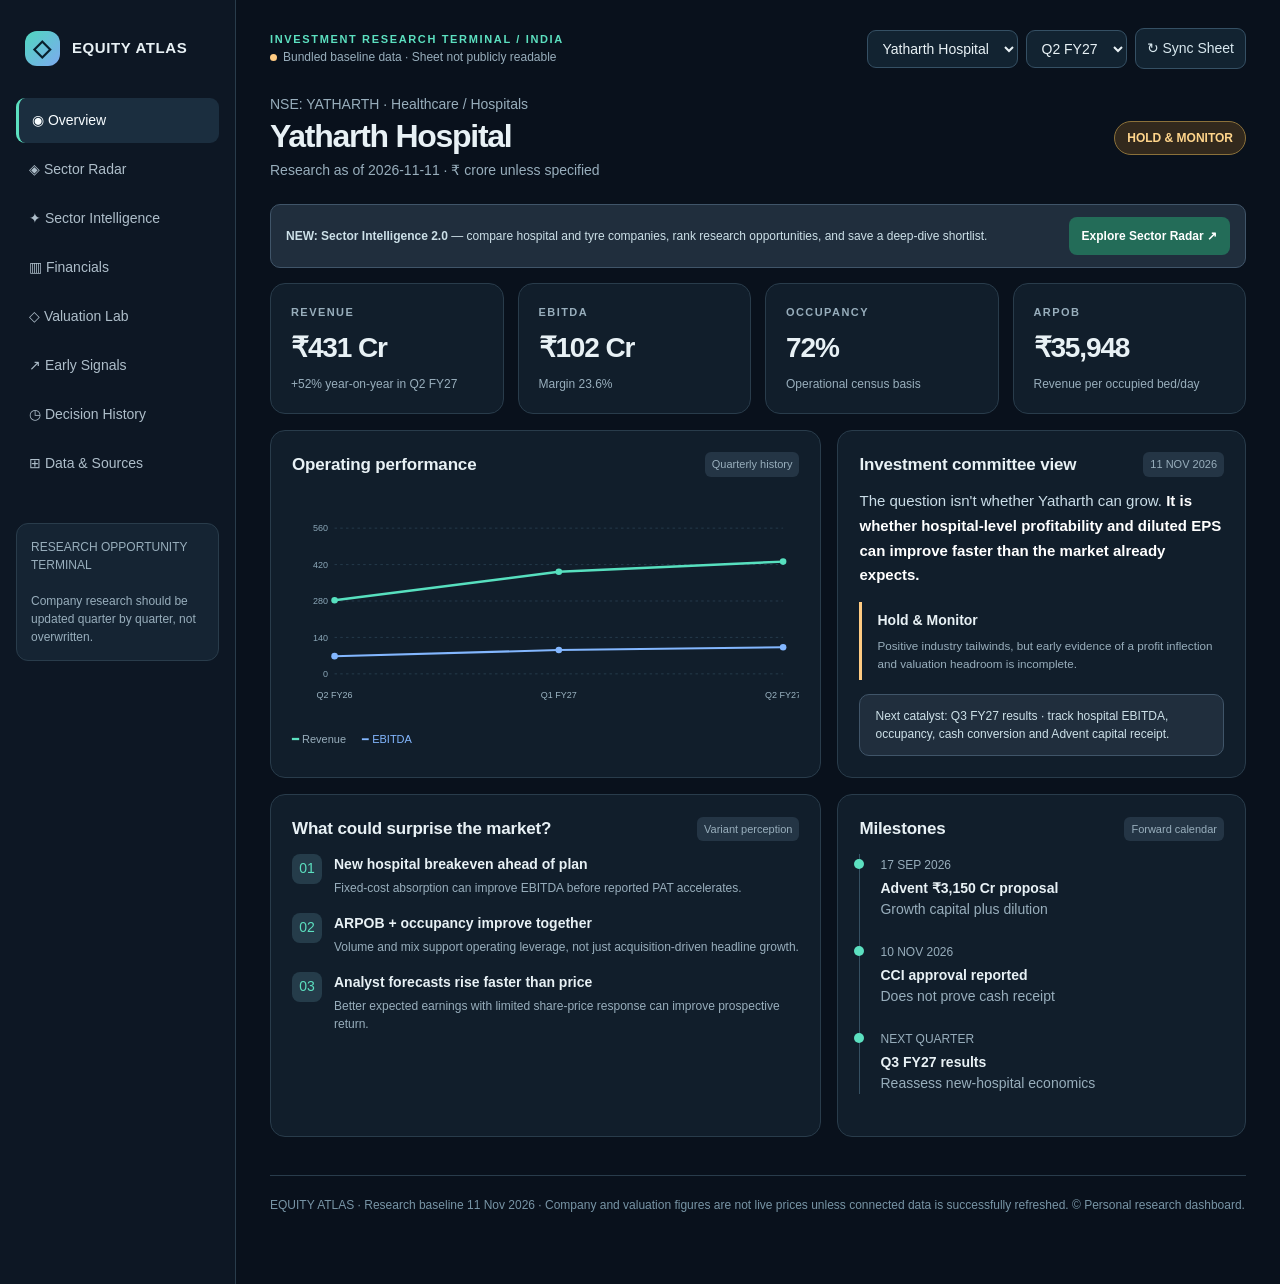
==== index.html @ 74f20850 "Link deep Sector Intelligence playbook from main Equity Atlas dashboard and Sector Radar" ====
<!doctype html><html lang="en"><head><meta charset="utf-8"><meta name="viewport" content="width=device-width,initial-scale=1"><meta name="theme-color" content="#0a121b"><title>Equity Atlas • Yatharth Hospital</title>
<style>
:root{--bg:#09111c;--panel:#111e2b;--panel2:#172638;--edge:#293c4b;--fg:#e8f1f5;--muted:#98aebc;--teal:#5ce0c0;--orange:#ffcb82;--red:#ff8e88;--blue:#83b7ff}*{box-sizing:border-box}body{margin:0;background:var(--bg);color:var(--fg);font:14px/1.5 Inter,ui-sans-serif,-apple-system,BlinkMacSystemFont,"Segoe UI",Arial,sans-serif}button,input,select{font:inherit}button{cursor:pointer}.app{display:grid;grid-template-columns:236px minmax(0,1fr);min-height:100vh}.sidebar{border-right:1px solid var(--edge);padding:28px 16px;background:#0d1724}.brand{display:flex;align-items:center;gap:12px;padding:3px 9px 30px;font-weight:800;letter-spacing:.04em;font-size:15px}.brand-symbol{display:grid;place-items:center;width:35px;height:35px;border-radius:12px;background:linear-gradient(135deg,#4fd8bf,#7da9ef);color:#09202c;font-size:23px}.subtle{font-size:11px;letter-spacing:.13em;text-transform:uppercase;color:var(--muted);font-weight:700}.nav button{width:100%;padding:12px 13px;background:none;color:#aebeca;border:0;border-radius:9px;text-align:left;margin:2px 0}.nav button.active,.nav button:hover{background:#1b2e3f;color:#f8fdff}.nav button.active{border-left:3px solid var(--teal)}.side-foot{margin-top:35px;background:#152433;border:1px solid var(--edge);border-radius:12px;padding:14px;color:var(--muted);font-size:12px}.main{max-width:1540px;width:100%;margin:auto;padding:28px 34px 70px}.topline{display:flex;gap:12px;align-items:center;justify-content:space-between;flex-wrap:wrap}.eyebrow{color:var(--teal);font-size:11px;letter-spacing:.15em;font-weight:800}.controls{display:flex;gap:8px;align-items:center;flex-wrap:wrap}select,.ghost,input{background:#122331;border:1px solid #355064;color:var(--fg);border-radius:9px;padding:9px 11px}.ghost{color:#d8e8ef}.ghost:hover{background:#203447}.headline{display:flex;align-items:center;justify-content:space-between;gap:18px;margin:25px 0 23px;flex-wrap:wrap}.headline h1{font-size:32px;line-height:1.1;letter-spacing:-.04em;margin:4px 0 6px}.muted{color:var(--muted)}.pill{border:1px solid #8b713a;color:#ffd58b;background:#32291d;padding:7px 12px;border-radius:100px;font-weight:700;font-size:12px;white-space:nowrap}.pill.good{background:#163a31;color:#8bf2c6;border-color:#23785c}.pill.bad{background:#42262b;color:#ffb0ac;border-color:#975058}.cards{display:grid;grid-template-columns:repeat(4,minmax(0,1fr));gap:14px}.card{background:var(--panel);border:1px solid var(--edge);border-radius:15px;padding:20px;min-width:0}.metric-value{font-size:28px;letter-spacing:-.04em;font-weight:800;margin:6px 0}.metric-foot{font-size:12px;color:var(--muted)}.goodtxt{color:var(--teal)}.badtxt{color:var(--red)}.grid{display:grid;grid-template-columns:1.35fr 1fr;gap:16px;margin-top:16px}.section-title{display:flex;align-items:center;justify-content:space-between;gap:12px;margin:0 0 12px}.section-title h2{font-size:17px;margin:0;letter-spacing:-.01em}.tag{color:var(--muted);background:#243545;border-radius:6px;padding:4px 7px;font-size:11px}.panel{background:var(--panel);border:1px solid var(--edge);border-radius:15px;padding:21px;min-width:0}svg{max-width:100%}.chart{height:242px;width:100%;display:block}.legend{font-size:11px;color:var(--muted);display:flex;gap:16px}.legend b{color:var(--teal)}.take{font-size:15px;line-height:1.65;color:#caddE8}.take strong{color:#fff}.decision{border-left:3px solid var(--orange);padding:8px 0 8px 15px;margin:14px 0}.decision small{display:block;color:var(--muted);margin-top:6px}.tabs{display:none}.tabs.active{display:block}table{border-collapse:collapse;width:100%;font-size:13px}th,td{border-bottom:1px solid var(--edge);padding:12px 10px;text-align:left;vertical-align:top}th{color:var(--muted);font-size:11px;text-transform:uppercase;letter-spacing:.065em}tr:last-child td{border-bottom:none}.steps{display:grid;gap:12px}.step{display:flex;gap:12px;align-items:flex-start}.step i{display:grid;place-items:center;border-radius:8px;background:#253c4a;color:var(--teal);width:30px;height:30px;flex-shrink:0;font-style:normal}.step strong{display:block}.step p{margin:4px 0;color:var(--muted);font-size:12px}.timeline{border-left:1px solid #355062;padding-left:20px}.timeitem{position:relative;margin:0 0 21px}.timeitem:before{content:"";position:absolute;left:-26px;top:5px;width:10px;height:10px;border-radius:50%;background:var(--teal)}.timeitem span{color:var(--muted);font-size:12px}.timeitem strong{display:block;margin-top:3px}.range{width:100%;accent-color:var(--teal)}.sliderline{margin:20px 0}.sliderline label{display:flex;justify-content:space-between;font-size:13px}.valuation{font-size:34px;font-weight:800;letter-spacing:-.04em;margin:8px 0}.note{font-size:12px;color:var(--muted);line-height:1.6}.statusdot{width:7px;height:7px;border-radius:50%;display:inline-block;background:var(--orange);margin-right:6px}.statusdot.live{background:var(--teal)}.blank{color:#7490a0}.tile{background:#182c3d;border:1px solid #31495a;border-radius:11px;padding:16px}.choice{display:flex;gap:8px;flex-wrap:wrap}.choice button{background:#182c3d;border:1px solid #385468;color:#c9dbe5;padding:9px 14px;border-radius:9px}.choice button.active{background:#236354;color:white;border-color:#4de1b8}.smallcards{display:grid;grid-template-columns:repeat(3,1fr);gap:10px}.smallcards .metric-value{font-size:22px}.sources a{color:#8cccf7;overflow-wrap:anywhere}.foot{margin-top:38px;border-top:1px solid var(--edge);padding-top:20px;color:#7895a6;font-size:12px}.section-gap{margin-top:17px}.infoBox{background:#202e3d;border:1px solid #405569;padding:12px 15px;border-radius:10px;color:#cce0e8;font-size:12px}.connection{font-size:12px;color:var(--muted)}@media(max-width:1020px){.app{grid-template-columns:1fr}.sidebar{position:sticky;top:0;z-index:4;display:flex;gap:10px;align-items:center;overflow:auto;white-space:nowrap;padding:9px 13px}.brand{padding:0 8px 0 0}.brand span:last-child{display:none}.nav{display:flex}.nav button{width:auto;white-space:nowrap;padding:9px 10px}.side-foot{display:none}.main{padding:20px 16px 60px}.grid{grid-template-columns:1fr}.cards{grid-template-columns:repeat(2,minmax(0,1fr))}}@media(max-width:570px){.headline h1{font-size:26px}.cards{grid-template-columns:repeat(2,minmax(0,1fr));gap:8px}.metric-value{font-size:22px}.card,.panel{padding:15px}.smallcards{grid-template-columns:1fr}.controls{width:100%}.controls select{max-width:150px}.topline{align-items:flex-start}}

/* sector radar */
.radar-hero{display:flex;align-items:start;justify-content:space-between;gap:15px;flex-wrap:wrap;margin-bottom:19px}.radar-hero h2{font-size:27px;letter-spacing:-.03em;margin:4px 0}.radar-hero p{max-width:740px;color:var(--muted);margin:0}
.radar-toolbar{display:flex;align-items:center;justify-content:space-between;gap:12px;flex-wrap:wrap}.radar-toolbar input{width:240px}
.radar-stats{display:grid;grid-template-columns:repeat(3,minmax(0,1fr));gap:10px;margin:17px 0}.radar-mini{background:var(--panel2);border:1px solid var(--edge);border-radius:11px;padding:14px}.radar-mini b{display:block;font-size:18px}.radar-mini span{display:block;color:var(--muted);font-size:11px}
.radar-workspace{display:grid;grid-template-columns:minmax(300px,.91fr) minmax(0,1.15fr);gap:17px}.radar-list{max-height:730px;overflow:auto;display:flex;flex-direction:column;gap:8px;padding-right:4px}
.r-card{display:flex;align-items:center;gap:11px;text-align:left;background:#152536;border:1px solid var(--edge);color:var(--fg);width:100%;padding:13px;border-radius:11px}.r-card.active,.r-card:hover{border-color:var(--teal);background:#203847}.r-rank{background:#263b4b;color:#a4e9d6;display:grid;place-items:center;width:36px;height:36px;flex:0 0 36px;border-radius:9px;font-weight:800}.r-card.active .r-rank{background:#206858;color:#fff}.r-name{display:block;font-weight:750}.r-sub{display:block;color:var(--muted);font-size:11px;margin-top:3px}.r-pe{margin-left:auto;text-align:right;white-space:nowrap;font-size:13px}.r-pe small{display:block;font-size:10px;color:var(--muted)}
.r-detail{border:1px solid #355268;background:linear-gradient(145deg,#142b3a,#111e2b 65%);border-radius:14px;padding:24px;min-height:390px}.r-ticker{color:var(--teal);font-weight:800;letter-spacing:.1em;font-size:11px}.r-detail h2{font-size:26px;margin:6px 0}.r-labels{display:flex;gap:8px;flex-wrap:wrap;margin:15px 0}.r-labels span{font-size:11px;border-radius:50px;color:#c9dce4;border:1px solid #496271;padding:5px 9px}.r-facts,.r-procon{display:grid;grid-template-columns:repeat(2,minmax(0,1fr));gap:10px;margin:14px 0}.r-facts>div,.r-procon>div{border-radius:10px;border:1px solid #355064;background:#192e3e;padding:13px}.r-facts strong{display:block;font-size:20px}.r-facts small,.r-procon small{color:var(--muted);font-size:11px}.r-procon p{font-size:13px;line-height:1.5}.r-procon>div:last-child{background:#2a2630;border-color:#55404a}.r-evidence{border-left:2px solid var(--blue);padding-left:10px;color:var(--muted);font-size:12px;margin:14px 0}.r-actions{display:flex;flex-wrap:wrap;gap:8px;margin-top:15px}.r-actions button,.r-actions a{background:#263f4e;color:#e7f5f8;border:1px solid #46687b;border-radius:9px;padding:10px 13px;font-size:12px;text-decoration:none}.r-actions button.primary{background:#246c59;border-color:#5accac}.radar-tags{display:flex;gap:7px;flex-wrap:wrap;margin:11px 0}.radar-tags span{padding:5px 9px;border:1px solid #2b755e;color:#beeadc;background:#183a32;border-radius:7px;font-size:12px}
.r-check{border-top:1px solid var(--edge);margin-top:15px;padding-top:15px;color:#a5c0cc;font-size:12px}.r-check li{margin:7px 0}.r-check ul{padding-left:18px}
@media(max-width:1040px){.radar-workspace{grid-template-columns:1fr}.radar-list{max-height:280px}}@media(max-width:570px){.radar-stats{grid-template-columns:1fr 1fr}.radar-stats .radar-mini:last-child{grid-column:1/-1}.radar-toolbar input{width:100%}.r-detail{padding:17px}.r-procon{grid-template-columns:1fr}}

</style></head><body><div class="app"><aside class="sidebar"><div class="brand"><span class="brand-symbol">◇</span><span>EQUITY ATLAS</span></div><nav class="nav" id="nav"><button data-view="overview" class="active">◉ Overview</button><button data-view="sector">◈ Sector Radar</button><button type="button" onclick="window.location.href='./sector-intelligence.html'">✦ Sector Intelligence</button><button data-view="financials">▥ Financials</button><button data-view="valuation">◇ Valuation Lab</button><button data-view="signals">↗ Early Signals</button><button data-view="history">◷ Decision History</button><button data-view="sources">⊞ Data & Sources</button></nav><div class="side-foot">RESEARCH OPPORTUNITY TERMINAL<br><br>Company research should be updated quarter by quarter, not overwritten.</div></aside><main class="main"><div class="topline"><div><div class="eyebrow">INVESTMENT RESEARCH TERMINAL / INDIA</div><div class="connection" id="syncStatus"><span class="statusdot"></span>Bundled baseline data</div></div><div class="controls"><select aria-label="Company" id="company"><option value="YATHARTH">Yatharth Hospital</option></select><select aria-label="Quarter" id="quarter"><option>Q2 FY27</option></select><button class="ghost" id="sync">↻ Sync Sheet</button></div></div><div class="headline"><div><div class="muted">NSE: YATHARTH · Healthcare / Hospitals</div><h1>Yatharth Hospital</h1><div class="muted">Research as of <span id="asof">11 November 2026</span> · ₹ crore unless specified</div></div><span class="pill" id="rating">HOLD & MONITOR</span></div>
<section class="tabs active" id="overview"><div class="infoBox" style="margin-bottom:15px;display:flex;justify-content:space-between;gap:10px;align-items:center;flex-wrap:wrap"><span><strong>NEW: Sector Intelligence 2.0</strong> — compare hospital and tyre companies, rank research opportunities, and save a deep-dive shortlist.</span><a href="./sector.html" style="background:#236c58;color:white;border-radius:8px;padding:10px 13px;text-decoration:none;font-weight:700">Explore Sector Radar ↗</a></div><div class="cards" id="kpis"></div><div class="grid"><div class="panel"><div class="section-title"><h2>Operating performance</h2><span class="tag">Quarterly history</span></div><svg class="chart" id="chart" role="img" aria-label="Quarterly revenue and EBITDA chart" viewBox="0 0 620 240"></svg><div class="legend"><span><b>━</b> Revenue</span><span style="color:#83b7ff">━ EBITDA</span></div></div><div class="panel"><div class="section-title"><h2>Investment committee view</h2><span class="tag">11 NOV 2026</span></div><div class="take">The question isn't whether Yatharth can grow. <strong>It is whether hospital-level profitability and diluted EPS can improve faster than the market already expects.</strong></div><div class="decision"><strong>Hold & Monitor</strong><small>Positive industry tailwinds, but early evidence of a profit inflection and valuation headroom is incomplete.</small></div><div class="infoBox">Next catalyst: Q3 FY27 results · track hospital EBITDA, occupancy, cash conversion and Advent capital receipt.</div></div></div><div class="grid"><div class="panel"><div class="section-title"><h2>What could surprise the market?</h2><span class="tag">Variant perception</span></div><div class="steps"><div class="step"><i>01</i><div><strong>New hospital breakeven ahead of plan</strong><p>Fixed-cost absorption can improve EBITDA before reported PAT accelerates.</p></div></div><div class="step"><i>02</i><div><strong>ARPOB + occupancy improve together</strong><p>Volume and mix support operating leverage, not just acquisition-driven headline growth.</p></div></div><div class="step"><i>03</i><div><strong>Analyst forecasts rise faster than price</strong><p>Better expected earnings with limited share-price response can improve prospective return.</p></div></div></div></div><div class="panel"><div class="section-title"><h2>Milestones</h2><span class="tag">Forward calendar</span></div><div class="timeline"><div class="timeitem"><span>17 SEP 2026</span><strong>Advent ₹3,150 Cr proposal</strong><div class="muted">Growth capital plus dilution</div></div><div class="timeitem"><span>10 NOV 2026</span><strong>CCI approval reported</strong><div class="muted">Does not prove cash receipt</div></div><div class="timeitem"><span>NEXT QUARTER</span><strong>Q3 FY27 results</strong><div class="muted">Reassess new-hospital economics</div></div></div></div></div></section>

<section class="tabs" id="sector"><div class="infoBox" style="margin-bottom:15px;display:flex;align-items:center;justify-content:space-between;gap:12px;flex-wrap:wrap"><span><b>New: Sector Intelligence 2.0</b> — industry profit engines, investment playbooks, early signals, scoring methods and historical sector reviews.</span><a style="background:#226b58;color:white;border-radius:8px;padding:10px 13px;text-decoration:none;font-weight:700" href="./sector-intelligence.html">Explore deep sector research ↗</a></div>
 <div class="radar-hero"><div><div class="eyebrow">ALTERNATIVES BEFORE ALLOCATION</div><h2>Sector Radar <span style="color:var(--teal)">↗</span></h2><p>Before buying one company, explore who has the strongest competitive economics, where you might be overpaying and who deserves a deeper look.</p></div><span class="tag">Research priority ≠ Buy priority</span></div>
 <div class="panel">
  <div class="radar-toolbar"><div class="choice" id="sectorSwitch"><button class="active" data-sector="Hospitals">🏥 Hospitals</button><button data-sector="Tyres">◎ Tyres & tubes</button></div><input type="search" id="sectorSearch" placeholder="Search company or ticker…" aria-label="Search sector companies"></div>
  <div class="radar-stats" id="radarStats"></div>
  <div class="infoBox" style="margin-bottom:16px">Rankings are a <strong>qualitative research order</strong> based on positioning, scale/specialisation, earnings durability and valuation caveats, not a quantitative buy signal. P/E snapshots date to 8–11 November 2026.</div>
  <div class="radar-workspace"><div><div class="section-title"><h2>Ranked competitors</h2><span class="tag" id="radarCount"></span></div><div class="radar-list" id="radarList"></div></div><div class="r-detail" id="radarDetail"></div></div>
 </div>
 <div class="panel section-gap"><div class="section-title"><h2>Deep-dive shortlist</h2><span class="tag">Saved to this browser only</span></div><div class="radar-tags" id="radarQueue"></div><div class="r-actions"><button id="radarExport">↓ Export shortlist</button><button id="radarCopy">⧉ Copy research request</button></div><p class="note">This shortlist is local to your browser, not automatically written into Google Sheets. A full deep dive requires updated source research and a forecast/valuation model.</p></div>
 <div class="panel section-gap"><h2>Scale is an edge, not the whole thesis</h2><p class="take">For tyres, BKT's specialisation in global off-highway applications is a different advantage from MRF's or Apollo Tyres' diversified scale. For hospitals, mature-bed cash returns, case mix and clinician economics matter more than the headline bed count. Don't preset a 30% single-stock allocation before considering overall portfolio concentration.</p></div>
</section>
<section class="tabs" id="financials"><div class="panel"><div class="section-title"><h2>Reported operating history</h2><span class="tag">Editable in Google Sheets</span></div><div style="overflow-x:auto"><table><thead><tr><th>Quarter</th><th>Revenue</th><th>EBITDA</th><th>PAT</th><th>Margin</th><th>Occupancy</th><th>ARPOB</th></tr></thead><tbody id="quarterRows"></tbody></table></div><p class="note">Q1 FY27 data is derived from H1 less Q2 and should be verified against its filing before use as a primary source. Aggregator/comparator discrepancies are disclosed in Sources.</p></div><div class="grid"><div class="panel"><h2>Critical operating bridge</h2><p class="take">Reported EBITDA margin 23.6% vs reported revenue growth 52% YoY. New units contribute faster sales growth while depreciation and finance costs pressure net profit.</p><div class="infoBox">Watch Faridabad, Model Town and Agra unit profitability; an improving hospital-level EBITDA slope is more timely than group PAT alone.</div></div><div class="panel"><h2>Cash flow checks</h2><div class="metric-value">57.5%</div><div class="muted">H1 FY27 OCF / EBITDA · 111.3 / 193.7</div><p class="note">Derived from uploaded dashboard numbers; verify cash flow classification and working capital from company statements.</p></div></div></section>
<section class="tabs" id="valuation"><div class="grid"><div class="panel"><div class="section-title"><h2>Scenario valuation engine</h2><span class="tag">EV/EBITDA</span></div><div class="choice" id="scenarioButtons"><button data-scenario="Bear">Bear</button><button data-scenario="Base" class="active">Base</button><button data-scenario="Bull">Bull</button></div><div class="sliderline"><label>FY28 EBITDA <strong id="vEBITDA"></strong></label><input class="range" id="ebitdaSlider" type="range" min="300" max="900" step="5"></div><div class="sliderline"><label>Exit EV/EBITDA <strong id="vMultiple"></strong></label><input class="range" id="multipleSlider" type="range" min="12" max="40" step="1"></div><div class="sliderline"><label>Fully diluted shares (crore) <strong id="vShares"></strong></label><input class="range" id="sharesSlider" type="range" min="9.5" max="14.5" step="0.1"></div><div class="sliderline"><label>Unspent equity proceeds (₹ Cr) <strong id="vCash"></strong></label><input class="range" id="cashSlider" type="range" min="0" max="3150" step="50"></div><div class="smallcards"><div class="tile"><div class="subtle">Implied value</div><div class="metric-value" id="impliedValue">—</div></div><div class="tile"><div class="subtle">Vs reference</div><div class="metric-value" id="upside">—</div></div><div class="tile"><div class="subtle">Reference price</div><div class="metric-value">₹1,043</div></div></div></div><div class="panel"><h2>Model integrity</h2><p class="take">Valuation includes <strong>both Advent share issuance and capital proceeds</strong>, avoiding dilution-only modelling.</p><p class="note">Formula: (forecast EBITDA × exit EV/EBITDA − net debt + unspent equity proceeds) ÷ diluted shares. Assumed net debt ₹39.2 Cr. Deal completion, ESOPs, timing, lease treatment, and proceeds spent on acquisitions may materially change the result.</p><div class="infoBox">Do not count deal-funded acquired earnings in EBITDA and simultaneously leave all deal proceeds as cash. This is a sensitivity model, not an investable price target.</div><p class="note">Scenario seeds from prior research: Bear 433 Cr / 18×; Base 510 Cr / 22×; Bull 561 Cr / 26×. These are conditional estimates, not consensus.</p></div></div></section>
<section class="tabs" id="signals"><div class="panel"><div class="section-title"><h2>Recommendation upgrade system</h2><span class="tag">Forward-looking</span></div><div class="steps"><div class="step"><i>—</i><div><strong>IGNORE</strong><p>Governance, earnings quality or capital deployment breaks the thesis; or even the credible bull case offers too little upside.</p></div></div><div class="step"><i>◷</i><div><strong>HOLD & MONITOR · CURRENT</strong><p>Opportunity is plausible, but return/risk or evidence is not yet adequate.</p></div></div><div class="step"><i>↗</i><div><strong>EARLY BUY</strong><p>Leading hospital profitability signals improve; forward estimates outrun price; diluted valuation offers adequate upside, without serious governance red flags.</p></div></div><div class="step"><i>✓</i><div><strong>CONVICTION BUY / ADD</strong><p>Multiple operating periods validate the earnings surprise while prospective returns remain attractive. Not simply a reward for past price gains.</p></div></div></div></div><div class="panel section-gap"><h2>Next-quarter checklist</h2><div style="overflow-x:auto"><table><thead><tr><th>Monitor</th><th>Q2 FY27 baseline</th><th>What would improve the case?</th></tr></thead><tbody><tr><td>New hospital EBITDA</td><td>Losses not consistently reported</td><td>Losses shrink / earlier breakeven</td></tr><tr><td>Occupancy</td><td>72%</td><td>Increasing on consistent bed definition</td></tr><tr><td>ARPOB</td><td>₹35,948</td><td>Growing high-value case mix</td></tr><tr><td>Consolidated margin</td><td>23.6%</td><td>Profitability recovers sustainably</td></tr><tr><td>H1 OCF/EBITDA</td><td>57.5%</td><td>Stronger cash and receivables</td></tr><tr><td>Advent</td><td>Approval reported</td><td>Confirmed closing / receipts / deployment</td></tr></tbody></table></div></div></section>
<section class="tabs" id="history"><div class="panel"><div class="section-title"><h2>Investment decision history</h2><span class="tag">Permanent snapshots</span></div><div style="overflow-x:auto"><table><thead><tr><th>Review date</th><th>Quarter</th><th>Rating</th><th>Price</th><th>Rationale</th></tr></thead><tbody id="decisionRows"></tbody></table></div><p class="note">Each future quarterly review adds a row rather than modifying the prior quarter. Use the Google Sheet to edit data.</p></div></section>
<section class="tabs" id="sources"><div class="panel"><h2>Data connection</h2><p>Google Sheet is the master record. This website has a bundled historical fallback for reliable viewing when the Sheet cannot be fetched.</p><div class="infoBox">For anonymous GitHub Pages access to live Sheet data, the relevant tabs must be publicly readable/published. Anyone viewing the site can then access the published financial research. Never store private holdings, credentials or personal details in the published Sheet.</div><p class="muted">Connected Sheet: <a style="color:#8cccf7" target="_blank" rel="noopener" href="https://docs.google.com/spreadsheets/d/1oDLBXjciL8zRmoe4ueYxsZCs33nzO_LXUKRoK6el9Ug/edit">Equity Research Database ↗</a></p><button class="ghost" id="retry">Try data sync now</button><p id="statusDetail" class="note"></p></div><div class="panel section-gap sources"><h2>Source catalogue</h2><div id="sourceRows"></div><p class="note">Third-party figures, historical observations and derived inputs are labelled. This website is a research notebook, not financial advice or a live NSE quote terminal.</p></div></section>
<div class="foot">EQUITY ATLAS · Research baseline 11 Nov 2026 · Company and valuation figures are not live prices unless connected data is successfully refreshed. © Personal research dashboard.</div></main></div>
<script>
const SHEET_ID='1oDLBXjciL8zRmoe4ueYxsZCs33nzO_LXUKRoK6el9Ug';
const db={Quarterly:[['Ticker','Fiscal Quarter','As Of','Revenue Cr','EBITDA Cr','PAT Cr','Margin %','Occupancy %','ARPOB INR','OCF Cr','Census Beds','Share Price INR','Expected Revenue Cr','Expected EBITDA Cr','Source','Confidence'],['YATHARTH','Q2 FY27','2026-11-11',431.4,102,48.5,23.6,72,35948,'',1820,1042.7,'','','Company presentation / dashboard','Moderate'],['YATHARTH','Q1 FY27','2026-08-11',392.7,91.7,45.4,23.35,68,34758,'','','','','','H1 minus Q2 derived','Derived'],['YATHARTH','Q2 FY26','2025-11-11',283,68.1,41.3,24.06,66,32426,'',1535,'','','','Company comparison','Moderate']],Decisions:[['Ticker','Review Date','Quarter','Decision','Price INR','Fair Value INR','Expected Upside %','Rationale'],['YATHARTH','2026-11-11','Q2 FY27','Hold & Monitor',1042.7,'','','Strong revenue but profit conversion and valuation uncertainty']],Forecasts:[['Ticker','Year','Scenario','Revenue Cr','EBITDA Cr','PAT Cr','Exit EV EBITDA','Shares Cr','Net Debt Cr','Unspent Proceeds Cr'],['YATHARTH','FY28','Bear','',433,'',18,12.832,39.2,3150],['YATHARTH','FY28','Base',2090,510,'',22,12.832,39.2,3150],['YATHARTH','FY28','Bull','',561,'',26,12.832,39.2,3150]],Sources:[['Ticker','Type','Title','URL'],['YATHARTH','Primary','Company investors','https://www.yatharthhospitals.com/investors'],['YATHARTH','Aggregator','Screener consolidated','https://www.screener.in/company/YATHARTH/consolidated/'],['YATHARTH','Primary','Advent investment','https://www.adventinternational.com/news/advent-international-to-invest-rs-3150-crore-in-yatharth-hospitals-for-24-9-stake/']]};
db['Sector Universe']=[["Sector","Rank","Ticker","Company","Business Model","Quality Assessment","Valuation Lens","P/E Snapshot","P/E As Of","Competitive Edge","Principal Risk","Investment Role","Key Evidence","Evidence URL","Deep Dive Status","Reviewed"],["Hospitals","1","NH","Narayana Hrudayalaya","Scale + cost-efficient complex care","High","Balanced / verify UK","45.0","2026-11-11","Cost/volume operating model","UK acquisition and insurance volatility","Core hospital exposure","India hospital EBITDA margin 26.8% Q2 FY27","https://financialfilings.com/filings/narayana-hrudayalaya-limited/earnings-release/2026/75102317/","Screen first","2026-11-11"],["Hospitals","2","MAXHEALTH","Max Healthcare","Premium metro anchor","High","Premium / demanding","64.5","2026-11-11","Dense urban specialty capacity / cash generation","Valuation and capex ramp","Premium metro hospitals","Q2 FY27 occupancy 77%, operational beds 5,518","https://www.bazaarwatch.com/announcement/260712/max-healthcare-institute-limited-press-release","Screen first","2026-11-11"],["Hospitals","3","RAINBOW","Rainbow Children's Medicare","Paediatric/maternity specialist","High","Reasonable relative to peers","44.3","2026-11-11","Focused paediatric / perinatal brand and economics","New-centre start-up losses","Specialist healthcare moat","Q2 FY27 group margin 26%, mature centres 28%","https://financialfilings.com/filings/rainbow-childrens-medicare-limited/earnings-release/2026/75234458/","Screen first","2026-11-11"],["Hospitals","4","APOLLOHOSP","Apollo Hospitals","Large diversified care platform","High","Premium / sector-like","54.8","2026-11-11","Scale and brand, multiple healthcare businesses","Pharmacy/retail mix makes pure-hospital comparison difficult","Diversified healthcare leader","Largest listed hospital complex; +20.8% reported quarterly sales growth","https://stockkyc.com/explore/sectors/hospital","Screen next","2026-11-11"],["Hospitals","5","MEDANTA","Global Health (Medanta)","Tertiary/quaternary specialist","High","Premium","62.2","2026-11-11","High-acuity case mix and referral moat","New capacity and premium multiple","Complex-care expansion","Peer group listed hospital comparison as at 11 Nov 2026","https://stockkyc.com/explore/sectors/hospital","Screen next","2026-11-11"],["Hospitals","6","FORTIS","Fortis Healthcare","Established multi-city network","Medium-high","Mid-premium","56.3","2026-11-11","Network breadth and established brand","Earnings growth and integration execution","Hospital network scale","Q2 FY27 quarterly sales +17.3%, PAT -2.5% in sector table","https://stockkyc.com/explore/sectors/hospital","Screen next","2026-11-11"],["Hospitals","7","YATHARTH","Yatharth Hospital","Fast-growing challenger","Emerging","Execution-priced","54.4","2026-11-11","NCR growth, acquired hospital margin optionality","Advent dilution, new-hospital ramp and governance","Higher-risk growth candidate","Revenue +52% and Q2 reported EBITDA margin 23.6%","https://www.yatharthhospitals.com/investors","Full coverage","2026-11-11"],["Hospitals","8","JLHL","Jupiter Life Line Hospitals","Regional metro hospital cluster","Medium-high","Neutral / compare","51.8","2026-11-11","High complexity and selected high ARPOB centres","Geographic concentration and ramp","Regional capacity growth","Q2 FY27 sales growth ~16%, PAT negative in sector table","https://stockkyc.com/explore/sectors/hospital","Screen next","2026-11-11"],["Hospitals","9","KIMS","Krishna Institute of Medical Sciences","Acquisition-led hospital network","Medium-high","Accounting-distorted / extreme","139.6","2026-11-11","Regional operating scale with acquisitions","Reported earnings denominator and valuation hard to compare","Monitor for normalization","Q2 FY27 +39.9% sales growth but +3.6% profit growth","https://stockkyc.com/explore/sectors/hospital","Defer pending clarity","2026-11-11"],["Tyres","1","BALKRISIND","Balkrishna Industries (BKT)","Off-highway global specialist","High","Niche premium","32.4","2026-11-08","Global agri/mining/industrial reach; radial OHT specialization","Export cycles, raw materials, premium valuation and new consumer push","Specialty-moat anchor","FY26 annual report: largest Indian agri-radial exporter; ASR mining tyres","https://financialfilings.com/filings/balkrishna-industries-ltd/annual-report/2026/57339024/","Screen first","2026-11-11"],["Tyres","2","MRF","MRF","Domestic diversified scale leader","High","Mid / cyclical","22.3","2026-11-08","Distribution / brand / diversified category scale","Natural rubber input and lower growth","Large incumbent benchmark","TTM revenue ₹31,889cr in Nov 8 peer comparison","https://www.valueresearchonline.com/stocks/43127/mrf-ltd/peer-comparison/","Screen first","2026-11-11"],["Tyres","3","APOLLOTYRE","Apollo Tyres","India + international scale","Medium-high","Relative value / verify","15.2","2026-11-08","Scale and dual-market footprint (India / Europe)","European performance, pricing cycles, commodity costs","Global OEM/replacement exposure","TTM revenue ₹30,445cr; P/E 15.18 in Nov 8 peer set","https://www.valueresearchonline.com/stocks/43127/mrf-ltd/peer-comparison/","Screen first","2026-11-11"],["Tyres","4","CEATLTD","CEAT","Domestic share gainer","Medium-high","Growth priced","27.5","2026-11-08","Two-wheeler and consumer tyre distribution / mix","Raw materials and expansion return risk","Domestic growth alternative","FY26 revenue growth and category exposure in peers","https://www.valueresearchonline.com/stocks/43127/mrf-ltd/peer-comparison/","Screen next","2026-11-11"],["Tyres","5","JKTYRE","JK Tyre & Industries","Commercial truck + car cyclical","Medium","Value / cyclical","21.0","2026-11-08","Truck/bus radial strength, Mexico operations","Leverage, cyclical truck demand and margins","Cyclical recovery candidate","TTM revenue ₹17,233cr in Nov 8 peer comparison","https://www.valueresearchonline.com/stocks/43127/mrf-ltd/peer-comparison/","Screen next","2026-11-11"],["Tyres","6","TVSSRICHAK","TVS Srichakra","2W/3W and specialty niche","Developing","Await quality validation","35.6","2026-11-11","Eurogrip brand and niche segments","Smaller scale, execution, ROE","Satellite / turnaround only","ROE ~6% in Oct 2026 Equitymaster comparison","https://www.equitymaster.com/stock-screener/best-tyre-stocks-in-india","Defer pending clarity","2026-11-11"]];
const $=s=>document.querySelector(s);const $$=s=>[...document.querySelectorAll(s)];const num=x=>Number(String(x??'').replace(/[₹,%]/g,''))||0;const fmt=(x,d=1)=>Number(x).toLocaleString('en-IN',{maximumFractionDigits:d,minimumFractionDigits:d});const cur=x=>'₹'+fmt(x,0);
function csvParse(csv){let rows=[],row=[],field='',quote=false;for(let i=0;i<csv.length;i++){let c=csv[i];if(c==='"'){if(quote&&csv[i+1]==='"'){field+='"';i++}else quote=!quote}else if(c===','&&!quote){row.push(field);field=''}else if((c==='\n'||c==='\r')&&!quote){if(c==='\r'&&csv[i+1]==='\n')i++;row.push(field);if(row.some(x=>x!==''))rows.push(row);row=[];field=''}else field+=c}row.push(field);if(row.some(x=>x!==''))rows.push(row);return rows}
async function sync(){const sheets=['Quarterly','Decisions','Forecasts','Sources','Sector Universe'];let count=0;for(const name of sheets){try{const url=`https://docs.google.com/spreadsheets/d/${SHEET_ID}/gviz/tq?tqx=out:csv&sheet=${encodeURIComponent(name)}&nocache=${Date.now()}`;const resp=await fetch(url,{cache:'no-store'});if(!resp.ok)throw Error('HTTP '+resp.status);const body=await resp.text();if(body.trim().startsWith('<'))throw Error('Google Sheet is not published for anonymous access');const rows=csvParse(body);if(rows.length>1&&(rows[0][0]==='Ticker'||(name==='Sector Universe'&&rows[0][0]==='Sector'))){db[name]=rows;count++}}catch(e){console.warn(name,e.message)}}if(count){$('#syncStatus').innerHTML='<span class="statusdot live"></span>Google Sheets synced · '+count+' tabs';$('#statusDetail').textContent=count+' tabs loaded successfully. Other tabs are using bundled fallback data.'}else{$('#syncStatus').innerHTML='<span class="statusdot"></span>Bundled baseline data · Sheet not publicly readable';$('#statusDetail').textContent='Live sync requires published readable Sheet tabs. Bundled data is displayed safely until enabled.'}render();window.renderSector?.()}
function records(name){let [head,...rows]=db[name]||[[]];return rows.filter(r=>r[0]==='YATHARTH').map(r=>Object.fromEntries(head.map((h,i)=>[h,r[i]??''])))}
function rowLatest(){const sel=$('#quarter').value;return records('Quarterly').find(r=>r['Fiscal Quarter']===sel)||records('Quarterly')[0]||{}}
function chart(rows){let r=rows.filter(x=>num(x['Revenue Cr'])>0).slice().reverse();const w=620,h=240,L=52,R=20,T=20,B=42;const max=Math.max(500,...r.map(x=>num(x['Revenue Cr'])))*1.12;let pts=key=>r.map((x,i)=>[L+(w-L-R)*(r.length===1?.5:i/(r.length-1)),h-B-num(x[key])/max*(h-B-T)]);let path=key=>pts(key).map((p,i)=>(i?'L':'M')+p.map(x=>x.toFixed(1)).join(' ')).join(' ');let parts=[];for(let i=0;i<5;i++){let y=T+i*(h-B-T)/4;parts.push(`<line x1="${L}" x2="${w-R}" y1="${y}" y2="${y}" stroke="#294052" stroke-dasharray="3 4"/><text x="${L-8}" y="${y+4}" fill="#8aa6b7" text-anchor="end" font-size="11">${Math.round(max*(1-i/4))}</text>`)}parts.push(`<path d="${path('Revenue Cr')}" fill="none" stroke="#57e0bf" stroke-width="3"/><path d="${path('EBITDA Cr')}" fill="none" stroke="#83b7ff" stroke-width="2.5"/>`);for(const key of ['Revenue Cr','EBITDA Cr'])pts(key).forEach(p=>parts.push(`<circle cx="${p[0]}" cy="${p[1]}" r="4" fill="${key==='Revenue Cr'?'#57e0bf':'#83b7ff'}"/>`));r.forEach((x,i)=>parts.push(`<text x="${L+(w-L-R)*(r.length===1?.5:i/(r.length-1))}" y="${h-12}" fill="#9cb5c3" font-size="11" text-anchor="middle">${x['Fiscal Quarter']}</text>`));$('#chart').innerHTML=parts.join('')}
function render(){let quarters=records('Quarterly').filter(x=>x['Fiscal Quarter']);let prev=$('#quarter').value;$('#quarter').innerHTML=quarters.map(r=>`<option>${r['Fiscal Quarter']}</option>`).join('');if(quarters.some(x=>x['Fiscal Quarter']===prev))$('#quarter').value=prev;let q=rowLatest();$('#asof').textContent=q['As Of']||'11 November 2026';let k=[['Revenue',cur(num(q['Revenue Cr']))+' Cr','+52% year-on-year in Q2 FY27'],['EBITDA',cur(num(q['EBITDA Cr']))+' Cr','Margin '+fmt(num(q['Margin %']))+'%'],['Occupancy',fmt(num(q['Occupancy %']),0)+'%','Operational census basis'],['ARPOB',cur(num(q['ARPOB INR'])),'Revenue per occupied bed/day']];$('#kpis').innerHTML=k.map(([a,b,c])=>`<article class="card"><div class="subtle">${a}</div><div class="metric-value">${b}</div><div class="metric-foot">${c}</div></article>`).join('');chart(quarters);$('#quarterRows').innerHTML=quarters.map(x=>`<tr><td>${x['Fiscal Quarter']}</td><td>${cur(num(x['Revenue Cr']))}</td><td>${cur(num(x['EBITDA Cr']))}</td><td>${cur(num(x['PAT Cr']))}</td><td>${fmt(num(x['Margin %']))}%</td><td>${fmt(num(x['Occupancy %']),0)}%</td><td>${cur(num(x['ARPOB INR']))}</td></tr>`).join('');let d=records('Decisions').slice().reverse();$('#decisionRows').innerHTML=d.map(x=>`<tr><td>${x['Review Date']}</td><td>${x.Quarter}</td><td><span class="pill">${x.Decision}</span></td><td>${cur(num(x['Price INR']))}</td><td>${x.Rationale||''}</td></tr>`).join('');$('#rating').textContent=(d[0]?.Decision||'Hold & Monitor').toUpperCase();$('#sourceRows').innerHTML=records('Sources').map(x=>`<p><strong>${x.Title}</strong> · <a rel="noopener" target="_blank" href="${x.URL}">${x.URL}</a></p>`).join('');setupValuation(false)}
let scenario='Base',valuation={};function setupValuation(reset=true){let a=records('Forecasts').find(x=>x.Scenario===scenario);if(reset||!valuation.ebitda){valuation={ebitda:num(a?.['EBITDA Cr'])||510,multiple:num(a?.['Exit EV EBITDA'])||22,shares:num(a?.['Shares Cr'])||12.832,cash:num(a?.['Unspent Proceeds Cr'])||3150,debt:num(a?.['Net Debt Cr'])||39.2}}for(const [k,id] of [['ebitda','ebitdaSlider'],['multiple','multipleSlider'],['shares','sharesSlider'],['cash','cashSlider']])$('#'+id).value=valuation[k];calc()}
function calc(){valuation.ebitda=num($('#ebitdaSlider').value);valuation.multiple=num($('#multipleSlider').value);valuation.shares=num($('#sharesSlider').value);valuation.cash=num($('#cashSlider').value);const price=(valuation.ebitda*valuation.multiple-valuation.debt+valuation.cash)/valuation.shares,up=100*(price/1042.70-1);$('#vEBITDA').textContent=cur(valuation.ebitda)+' Cr';$('#vMultiple').textContent=valuation.multiple+'×';$('#vShares').textContent=fmt(valuation.shares,2);$('#vCash').textContent=cur(valuation.cash)+' Cr';$('#impliedValue').textContent=cur(price);$('#upside').textContent=(up>0?'+':'')+fmt(up,1)+'%';$('#upside').className='metric-value '+(up>=0?'goodtxt':'badtxt')}
(function sectorLogic(){
  let sector="Hospitals", selected="NH", showCheck=false;
  let queued=[];
  try {const v=JSON.parse(localStorage.getItem("equity-atlas-queue")||"[]");queued=Array.isArray(v)?v:[]} catch(e){}
  const e=s=>String(s??"").replace(/[&<>"']/g,c=>({"&":"&amp;","<":"&lt;",">":"&gt;",'"':"&quot;","'":"&#39;"}[c]));
  function all(){
    const [h,...rows]=db["Sector Universe"]||[[]];
    return rows.filter(r=>r[0]).map(r=>Object.fromEntries(h.map((k,i)=>[k,r[i]??""]))).sort((a,b)=>Number(a.Rank)-Number(b.Rank));
  }
  function current(){return all().filter(r=>r.Sector===sector)}
  function render(){
    const items=current();
    if(!items.some(r=>r.Ticker===selected))selected=items[0]?.Ticker||"";
    const filter=($("#sectorSearch").value||"").toLowerCase();
    const visible=items.filter(r=>(r.Company+" "+r.Ticker+" "+r["Business Model"]).toLowerCase().includes(filter));
    $("#radarCount").textContent=visible.length+" of "+items.length;
    $("#radarStats").innerHTML=[
      `<div class="radar-mini"><b>${items.length}</b><span>LISTED OPTIONS TO SCREEN</span></div>`,
      `<div class="radar-mini"><b>${e(items[0]?.Company||"—")}</b><span>FIRST TO RESEARCH, NOT TO BUY</span></div>`,
      `<div class="radar-mini"><b>${sector==="Hospitals"?"Unit economics":"Category economics"}</b><span>KEY TO BETTER COMPARISONS</span></div>`
    ].join("");
    $("#radarList").innerHTML=visible.map(r=>`<button class="r-card ${selected===r.Ticker?"active":""}" data-ticker="${e(r.Ticker)}"><span class="r-rank">${e(r.Rank)}</span><span style="min-width:0"><span class="r-name">${e(r.Company)}</span><span class="r-sub">${e(r.Ticker)} · ${e(r["Business Model"])}</span></span><span class="r-pe">${e(r["P/E Snapshot"])}×<small>TTM P/E*</small></span></button>`).join("")||'<p class="muted">No matches.</p>';
    document.querySelectorAll("#radarList button").forEach(b=>b.onclick=()=>{selected=b.dataset.ticker;showCheck=false;render()});
    const c=items.find(r=>r.Ticker===selected);
    if(!c){$("#radarDetail").innerHTML="No companies found.";return}
    const pe=Number(c["P/E Snapshot"]),peers=items.map(r=>Number(r["P/E Snapshot"])).filter(x=>Number.isFinite(x)&&x>0).sort((a,b)=>a-b),mid=peers.length?peers[Math.floor(peers.length/2)]:null;
    $("#radarDetail").innerHTML=`
      <div class="r-ticker">NSE: ${e(c.Ticker)} · RANK ${e(c.Rank)} RESEARCH PRIORITY</div>
      <h2>${e(c.Company)}</h2><p class="muted">${e(c["Business Model"])}</p>
      <div class="r-labels"><span>Business quality: ${e(c["Quality Assessment"])}</span><span>Valuation: ${e(c["Valuation Lens"])}</span><span>${e(c["Deep Dive Status"])}</span></div>
      <div class="r-facts"><div><small>Reported trailing P/E*</small><strong>${e(c["P/E Snapshot"])}×</strong><small>Snapshot ${e(c["P/E As Of"])}</small></div><div><small>${e(sector)} peer median*</small><strong>${mid?mid.toFixed(1)+"×":"N/A"}</strong><small>Not fully comparable across businesses</small></div></div>
      <div class="r-procon"><div><small>COMPETITIVE STRENGTH</small><p>${e(c["Competitive Edge"])}</p></div><div><small>MAIN DILIGENCE RISK</small><p>${e(c["Principal Risk"])}</p></div></div>
      <div class="r-evidence"><b>Evidence:</b> ${e(c["Key Evidence"])}.<br>*P/E dated third-party snapshot, not a live valuation or guarantee of cheapness.</div>
      <p class="note"><b>Role worth investigating:</b> ${e(c["Investment Role"])}. A high rank is not a portfolio weight or stock recommendation.</p>
      <div class="r-actions"><button class="primary" id="addRadar">${queued.includes(c.Ticker)?"✓ Shortlisted":"+ Shortlist for Deep Dive"}</button><button id="checkRadar">${showCheck?"Hide checklist":"Deep-dive questions"}</button><a rel="noopener noreferrer" target="_blank" href="${/^https:\/\/[a-z0-9.-]+\//i.test(c["Evidence URL"])?e(c["Evidence URL"]):"#"}">Evidence ↗</a></div>
      ${showCheck?'<div class="r-check"><b>Questions to answer before buying</b><ul><li>What earnings growth has the market priced in?</li><li>How do true cash ROIC and FCF compare against alternatives?</li><li>Are segment economics and valuations genuinely comparable?</li><li>What early positive/negative signal would change the decision?</li><li>What is the downside in an adverse valuation scenario?</li></ul></div>':""}`;
    $("#addRadar").onclick=()=>{
      if(queued.includes(c.Ticker)) queued=queued.filter(x=>x!==c.Ticker);
      else queued.push(c.Ticker);
      try{localStorage.setItem("equity-atlas-queue",JSON.stringify(queued))}catch(x){}
      render();
    };
    $("#checkRadar").onclick=()=>{showCheck=!showCheck;render()};
    renderQueue();
  }
  function renderQueue(){
    const chosen=all().filter(c=>queued.includes(c.Ticker));
    $("#radarQueue").innerHTML=chosen.length?chosen.map(c=>`<span>${e(c.Company)} (${e(c.Ticker)})</span>`).join(""):'<span class="muted">Nothing shortlisted yet.</span>';
  }
  function requestText(){
    const chosen=all().filter(c=>queued.includes(c.Ticker));
    if(!chosen.length)return "Compare Indian listed hospital and tyre sector investment opportunities, ranking on segment economics, moat, ROIC, cash flow, downside valuation and earnings surprise potential. Use fresh sources.";
    return chosen.map(c=>`Prepare an institutional investment deep dive for ${c.Company} (${c.Ticker}), sector ${c.Sector}. Analyse moat, business segments, latest audited results, quarterly expectations versus actuals, 3-year fully diluted forecasts, FCF/ROIC, peer valuations, competitive strengths, downside risks, governance and entry strategy; assess Ignore, Hold & Monitor, Early Buy or Conviction Buy. Current screening edge: ${c["Competitive Edge"]}. Critical risk: ${c["Principal Risk"]}. Verify all financial data as of the analysis date.`).join("\n\n---\n\n");
  }
  document.querySelectorAll("#sectorSwitch button").forEach(b=>b.onclick=()=>{
    sector=b.dataset.sector;$("#sectorSearch").value="";
    document.querySelectorAll("#sectorSwitch button").forEach(x=>x.classList.toggle("active",x===b));showCheck=false;render();
  });
  $("#sectorSearch").oninput=render;
  $("#radarExport").onclick=()=>{
    const blob=new Blob([JSON.stringify({exported:new Date().toISOString(),companies:all().filter(c=>queued.includes(c.Ticker))},null,2)],{type:"application/json"});
    const url=URL.createObjectURL(blob),a=document.createElement("a");a.href=url;a.download="equity-atlas-shortlist.json";a.click();URL.revokeObjectURL(url);
  };
  $("#radarCopy").onclick=async ()=>{
    const t=requestText();
    try{await navigator.clipboard.writeText(t);$("#radarCopy").textContent="✓ Copied";setTimeout(()=>$("#radarCopy").textContent="⧉ Copy research request",1400)}
    catch(x){window.prompt("Copy this research prompt:",t)}
  };
  window.renderSector=render;
  render();
})();
function openResearchView(view){if(!document.getElementById(view))return;document.querySelectorAll('#nav button').forEach(x=>x.classList.toggle('active',x.dataset.view===view));document.querySelectorAll('.tabs').forEach(x=>x.classList.toggle('active',x.id===view));}
document.querySelectorAll('#nav button').forEach(b=>b.onclick=()=>{openResearchView(b.dataset.view);if(window.history&&history.replaceState)history.replaceState(null,'','#'+b.dataset.view)});
const deepLinkView=window.location.hash.slice(1);if(deepLinkView&&document.getElementById(deepLinkView))openResearchView(deepLinkView);$('#quarter').onchange=render;$$('.range').forEach(x=>x.oninput=calc);$$('#scenarioButtons button').forEach(b=>b.onclick=()=>{scenario=b.dataset.scenario;$$('#scenarioButtons button').forEach(x=>x.classList.toggle('active',x===b));setupValuation(true)});$('#sync').onclick=sync;$('#retry').onclick=sync;render();sync();
</script></body></html>
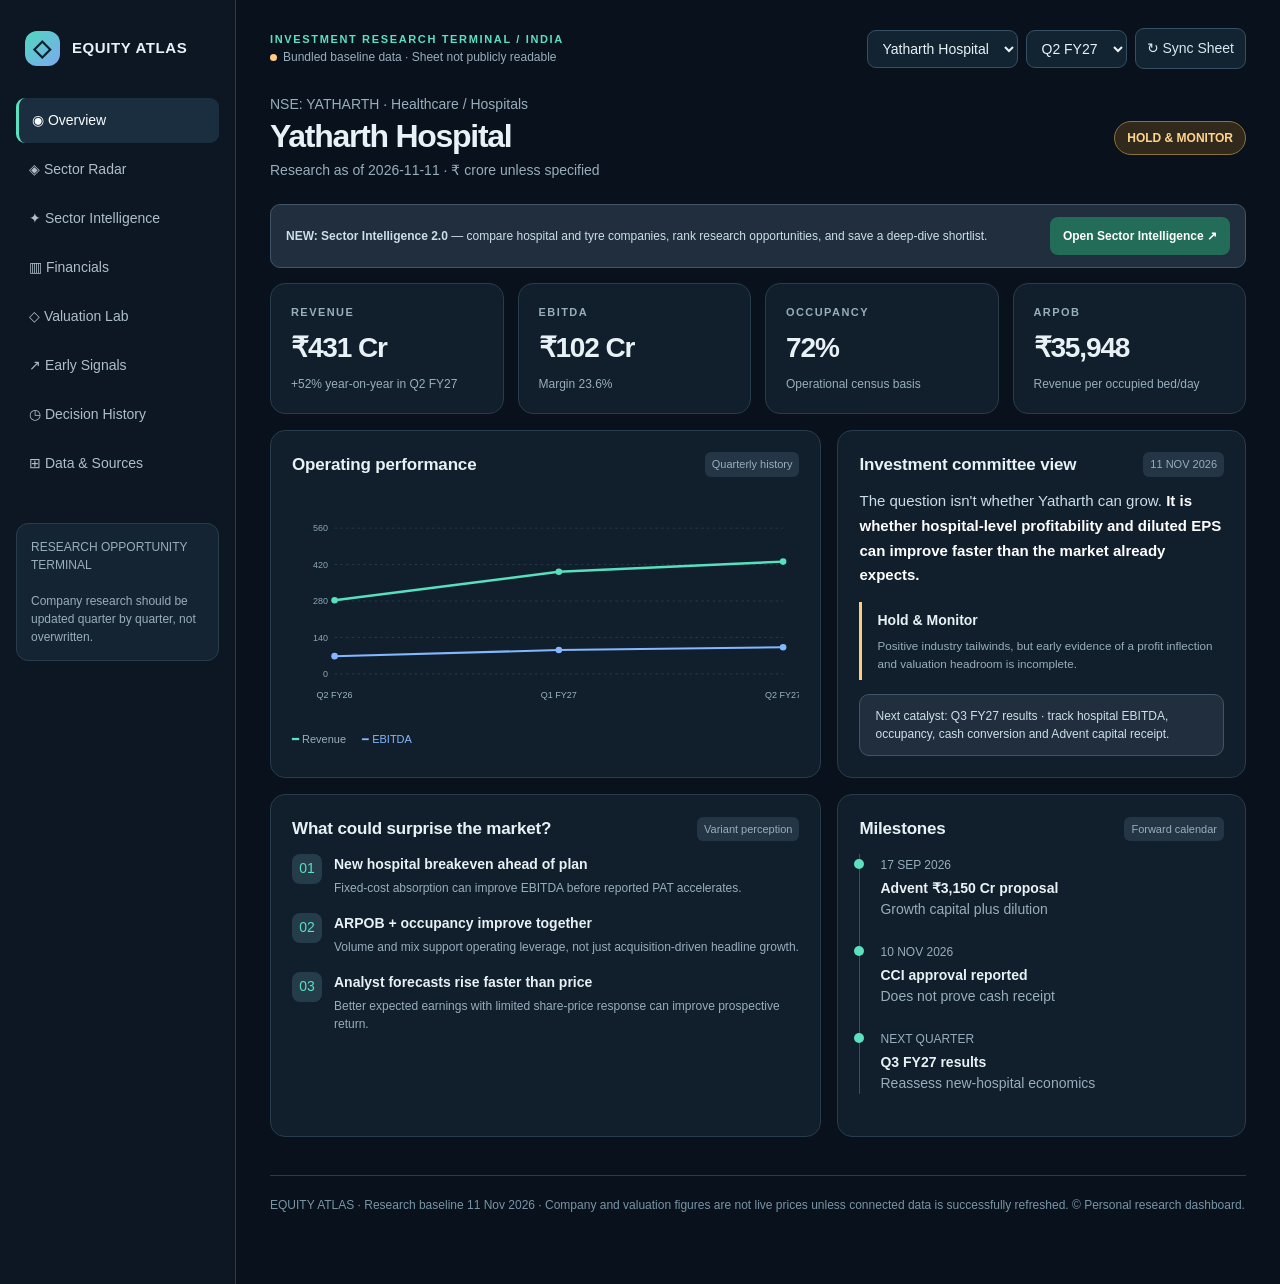
==== commit 94372371: "Fix home Sector Intelligence navigation: use true link and prominent home CTA" ====
--- a/index.html
+++ b/index.html
@@ -1,6 +1,7 @@
 <!doctype html><html lang="en"><head><meta charset="utf-8"><meta name="viewport" content="width=device-width,initial-scale=1"><meta name="theme-color" content="#0a121b"><title>Equity Atlas • Yatharth Hospital</title>
 <style>
-:root{--bg:#09111c;--panel:#111e2b;--panel2:#172638;--edge:#293c4b;--fg:#e8f1f5;--muted:#98aebc;--teal:#5ce0c0;--orange:#ffcb82;--red:#ff8e88;--blue:#83b7ff}*{box-sizing:border-box}body{margin:0;background:var(--bg);color:var(--fg);font:14px/1.5 Inter,ui-sans-serif,-apple-system,BlinkMacSystemFont,"Segoe UI",Arial,sans-serif}button,input,select{font:inherit}button{cursor:pointer}.app{display:grid;grid-template-columns:236px minmax(0,1fr);min-height:100vh}.sidebar{border-right:1px solid var(--edge);padding:28px 16px;background:#0d1724}.brand{display:flex;align-items:center;gap:12px;padding:3px 9px 30px;font-weight:800;letter-spacing:.04em;font-size:15px}.brand-symbol{display:grid;place-items:center;width:35px;height:35px;border-radius:12px;background:linear-gradient(135deg,#4fd8bf,#7da9ef);color:#09202c;font-size:23px}.subtle{font-size:11px;letter-spacing:.13em;text-transform:uppercase;color:var(--muted);font-weight:700}.nav button{width:100%;padding:12px 13px;background:none;color:#aebeca;border:0;border-radius:9px;text-align:left;margin:2px 0}.nav button.active,.nav button:hover{background:#1b2e3f;color:#f8fdff}.nav button.active{border-left:3px solid var(--teal)}.side-foot{margin-top:35px;background:#152433;border:1px solid var(--edge);border-radius:12px;padding:14px;color:var(--muted);font-size:12px}.main{max-width:1540px;width:100%;margin:auto;padding:28px 34px 70px}.topline{display:flex;gap:12px;align-items:center;justify-content:space-between;flex-wrap:wrap}.eyebrow{color:var(--teal);font-size:11px;letter-spacing:.15em;font-weight:800}.controls{display:flex;gap:8px;align-items:center;flex-wrap:wrap}select,.ghost,input{background:#122331;border:1px solid #355064;color:var(--fg);border-radius:9px;padding:9px 11px}.ghost{color:#d8e8ef}.ghost:hover{background:#203447}.headline{display:flex;align-items:center;justify-content:space-between;gap:18px;margin:25px 0 23px;flex-wrap:wrap}.headline h1{font-size:32px;line-height:1.1;letter-spacing:-.04em;margin:4px 0 6px}.muted{color:var(--muted)}.pill{border:1px solid #8b713a;color:#ffd58b;background:#32291d;padding:7px 12px;border-radius:100px;font-weight:700;font-size:12px;white-space:nowrap}.pill.good{background:#163a31;color:#8bf2c6;border-color:#23785c}.pill.bad{background:#42262b;color:#ffb0ac;border-color:#975058}.cards{display:grid;grid-template-columns:repeat(4,minmax(0,1fr));gap:14px}.card{background:var(--panel);border:1px solid var(--edge);border-radius:15px;padding:20px;min-width:0}.metric-value{font-size:28px;letter-spacing:-.04em;font-weight:800;margin:6px 0}.metric-foot{font-size:12px;color:var(--muted)}.goodtxt{color:var(--teal)}.badtxt{color:var(--red)}.grid{display:grid;grid-template-columns:1.35fr 1fr;gap:16px;margin-top:16px}.section-title{display:flex;align-items:center;justify-content:space-between;gap:12px;margin:0 0 12px}.section-title h2{font-size:17px;margin:0;letter-spacing:-.01em}.tag{color:var(--muted);background:#243545;border-radius:6px;padding:4px 7px;font-size:11px}.panel{background:var(--panel);border:1px solid var(--edge);border-radius:15px;padding:21px;min-width:0}svg{max-width:100%}.chart{height:242px;width:100%;display:block}.legend{font-size:11px;color:var(--muted);display:flex;gap:16px}.legend b{color:var(--teal)}.take{font-size:15px;line-height:1.65;color:#caddE8}.take strong{color:#fff}.decision{border-left:3px solid var(--orange);padding:8px 0 8px 15px;margin:14px 0}.decision small{display:block;color:var(--muted);margin-top:6px}.tabs{display:none}.tabs.active{display:block}table{border-collapse:collapse;width:100%;font-size:13px}th,td{border-bottom:1px solid var(--edge);padding:12px 10px;text-align:left;vertical-align:top}th{color:var(--muted);font-size:11px;text-transform:uppercase;letter-spacing:.065em}tr:last-child td{border-bottom:none}.steps{display:grid;gap:12px}.step{display:flex;gap:12px;align-items:flex-start}.step i{display:grid;place-items:center;border-radius:8px;background:#253c4a;color:var(--teal);width:30px;height:30px;flex-shrink:0;font-style:normal}.step strong{display:block}.step p{margin:4px 0;color:var(--muted);font-size:12px}.timeline{border-left:1px solid #355062;padding-left:20px}.timeitem{position:relative;margin:0 0 21px}.timeitem:before{content:"";position:absolute;left:-26px;top:5px;width:10px;height:10px;border-radius:50%;background:var(--teal)}.timeitem span{color:var(--muted);font-size:12px}.timeitem strong{display:block;margin-top:3px}.range{width:100%;accent-color:var(--teal)}.sliderline{margin:20px 0}.sliderline label{display:flex;justify-content:space-between;font-size:13px}.valuation{font-size:34px;font-weight:800;letter-spacing:-.04em;margin:8px 0}.note{font-size:12px;color:var(--muted);line-height:1.6}.statusdot{width:7px;height:7px;border-radius:50%;display:inline-block;background:var(--orange);margin-right:6px}.statusdot.live{background:var(--teal)}.blank{color:#7490a0}.tile{background:#182c3d;border:1px solid #31495a;border-radius:11px;padding:16px}.choice{display:flex;gap:8px;flex-wrap:wrap}.choice button{background:#182c3d;border:1px solid #385468;color:#c9dbe5;padding:9px 14px;border-radius:9px}.choice button.active{background:#236354;color:white;border-color:#4de1b8}.smallcards{display:grid;grid-template-columns:repeat(3,1fr);gap:10px}.smallcards .metric-value{font-size:22px}.sources a{color:#8cccf7;overflow-wrap:anywhere}.foot{margin-top:38px;border-top:1px solid var(--edge);padding-top:20px;color:#7895a6;font-size:12px}.section-gap{margin-top:17px}.infoBox{background:#202e3d;border:1px solid #405569;padding:12px 15px;border-radius:10px;color:#cce0e8;font-size:12px}.connection{font-size:12px;color:var(--muted)}@media(max-width:1020px){.app{grid-template-columns:1fr}.sidebar{position:sticky;top:0;z-index:4;display:flex;gap:10px;align-items:center;overflow:auto;white-space:nowrap;padding:9px 13px}.brand{padding:0 8px 0 0}.brand span:last-child{display:none}.nav{display:flex}.nav button{width:auto;white-space:nowrap;padding:9px 10px}.side-foot{display:none}.main{padding:20px 16px 60px}.grid{grid-template-columns:1fr}.cards{grid-template-columns:repeat(2,minmax(0,1fr))}}@media(max-width:570px){.headline h1{font-size:26px}.cards{grid-template-columns:repeat(2,minmax(0,1fr));gap:8px}.metric-value{font-size:22px}.card,.panel{padding:15px}.smallcards{grid-template-columns:1fr}.controls{width:100%}.controls select{max-width:150px}.topline{align-items:flex-start}}
+:root{--bg:#09111c;--panel:#111e2b;--panel2:#172638;--edge:#293c4b;--fg:#e8f1f5;--muted:#98aebc;--teal:#5ce0c0;--orange:#ffcb82;--red:#ff8e88;--blue:#83b7ff}*{box-sizing:border-box}body{margin:0;background:var(--bg);color:var(--fg);font:14px/1.5 Inter,ui-sans-serif,-apple-system,BlinkMacSystemFont,"Segoe UI",Arial,sans-serif}button,input,select{font:inherit}button{cursor:pointer}.app{display:grid;grid-template-columns:236px minmax(0,1fr);min-height:100vh}.sidebar{border-right:1px solid var(--edge);padding:28px 16px;background:#0d1724}.brand{display:flex;align-items:center;gap:12px;padding:3px 9px 30px;font-weight:800;letter-spacing:.04em;font-size:15px}.brand-symbol{display:grid;place-items:center;width:35px;height:35px;border-radius:12px;background:linear-gradient(135deg,#4fd8bf,#7da9ef);color:#09202c;font-size:23px}.subtle{font-size:11px;letter-spacing:.13em;text-transform:uppercase;color:var(--muted);font-weight:700}.nav button{width:100%;padding:12px 13px;background:none;color:#aebeca;border:0;border-radius:9px;text-align:left;margin:2px 0}.nav button.active,.nav button:hover{background:#1b2e3f;color:#f8fdff}.nav button.active{border-left:3px solid var(--teal)}
+.nav .nav-link{display:block;padding:12px 13px;color:#aebeca;text-decoration:none;border-radius:9px;margin:2px 0;white-space:nowrap}.nav .nav-link:hover,.nav .nav-link:focus-visible{background:#1b2e3f;color:#f8fdff;outline:none}@media(max-width:1020px){.nav .nav-link{padding:9px 10px}}.side-foot{margin-top:35px;background:#152433;border:1px solid var(--edge);border-radius:12px;padding:14px;color:var(--muted);font-size:12px}.main{max-width:1540px;width:100%;margin:auto;padding:28px 34px 70px}.topline{display:flex;gap:12px;align-items:center;justify-content:space-between;flex-wrap:wrap}.eyebrow{color:var(--teal);font-size:11px;letter-spacing:.15em;font-weight:800}.controls{display:flex;gap:8px;align-items:center;flex-wrap:wrap}select,.ghost,input{background:#122331;border:1px solid #355064;color:var(--fg);border-radius:9px;padding:9px 11px}.ghost{color:#d8e8ef}.ghost:hover{background:#203447}.headline{display:flex;align-items:center;justify-content:space-between;gap:18px;margin:25px 0 23px;flex-wrap:wrap}.headline h1{font-size:32px;line-height:1.1;letter-spacing:-.04em;margin:4px 0 6px}.muted{color:var(--muted)}.pill{border:1px solid #8b713a;color:#ffd58b;background:#32291d;padding:7px 12px;border-radius:100px;font-weight:700;font-size:12px;white-space:nowrap}.pill.good{background:#163a31;color:#8bf2c6;border-color:#23785c}.pill.bad{background:#42262b;color:#ffb0ac;border-color:#975058}.cards{display:grid;grid-template-columns:repeat(4,minmax(0,1fr));gap:14px}.card{background:var(--panel);border:1px solid var(--edge);border-radius:15px;padding:20px;min-width:0}.metric-value{font-size:28px;letter-spacing:-.04em;font-weight:800;margin:6px 0}.metric-foot{font-size:12px;color:var(--muted)}.goodtxt{color:var(--teal)}.badtxt{color:var(--red)}.grid{display:grid;grid-template-columns:1.35fr 1fr;gap:16px;margin-top:16px}.section-title{display:flex;align-items:center;justify-content:space-between;gap:12px;margin:0 0 12px}.section-title h2{font-size:17px;margin:0;letter-spacing:-.01em}.tag{color:var(--muted);background:#243545;border-radius:6px;padding:4px 7px;font-size:11px}.panel{background:var(--panel);border:1px solid var(--edge);border-radius:15px;padding:21px;min-width:0}svg{max-width:100%}.chart{height:242px;width:100%;display:block}.legend{font-size:11px;color:var(--muted);display:flex;gap:16px}.legend b{color:var(--teal)}.take{font-size:15px;line-height:1.65;color:#caddE8}.take strong{color:#fff}.decision{border-left:3px solid var(--orange);padding:8px 0 8px 15px;margin:14px 0}.decision small{display:block;color:var(--muted);margin-top:6px}.tabs{display:none}.tabs.active{display:block}table{border-collapse:collapse;width:100%;font-size:13px}th,td{border-bottom:1px solid var(--edge);padding:12px 10px;text-align:left;vertical-align:top}th{color:var(--muted);font-size:11px;text-transform:uppercase;letter-spacing:.065em}tr:last-child td{border-bottom:none}.steps{display:grid;gap:12px}.step{display:flex;gap:12px;align-items:flex-start}.step i{display:grid;place-items:center;border-radius:8px;background:#253c4a;color:var(--teal);width:30px;height:30px;flex-shrink:0;font-style:normal}.step strong{display:block}.step p{margin:4px 0;color:var(--muted);font-size:12px}.timeline{border-left:1px solid #355062;padding-left:20px}.timeitem{position:relative;margin:0 0 21px}.timeitem:before{content:"";position:absolute;left:-26px;top:5px;width:10px;height:10px;border-radius:50%;background:var(--teal)}.timeitem span{color:var(--muted);font-size:12px}.timeitem strong{display:block;margin-top:3px}.range{width:100%;accent-color:var(--teal)}.sliderline{margin:20px 0}.sliderline label{display:flex;justify-content:space-between;font-size:13px}.valuation{font-size:34px;font-weight:800;letter-spacing:-.04em;margin:8px 0}.note{font-size:12px;color:var(--muted);line-height:1.6}.statusdot{width:7px;height:7px;border-radius:50%;display:inline-block;background:var(--orange);margin-right:6px}.statusdot.live{background:var(--teal)}.blank{color:#7490a0}.tile{background:#182c3d;border:1px solid #31495a;border-radius:11px;padding:16px}.choice{display:flex;gap:8px;flex-wrap:wrap}.choice button{background:#182c3d;border:1px solid #385468;color:#c9dbe5;padding:9px 14px;border-radius:9px}.choice button.active{background:#236354;color:white;border-color:#4de1b8}.smallcards{display:grid;grid-template-columns:repeat(3,1fr);gap:10px}.smallcards .metric-value{font-size:22px}.sources a{color:#8cccf7;overflow-wrap:anywhere}.foot{margin-top:38px;border-top:1px solid var(--edge);padding-top:20px;color:#7895a6;font-size:12px}.section-gap{margin-top:17px}.infoBox{background:#202e3d;border:1px solid #405569;padding:12px 15px;border-radius:10px;color:#cce0e8;font-size:12px}.connection{font-size:12px;color:var(--muted)}@media(max-width:1020px){.app{grid-template-columns:1fr}.sidebar{position:sticky;top:0;z-index:4;display:flex;gap:10px;align-items:center;overflow:auto;white-space:nowrap;padding:9px 13px}.brand{padding:0 8px 0 0}.brand span:last-child{display:none}.nav{display:flex}.nav button{width:auto;white-space:nowrap;padding:9px 10px}.side-foot{display:none}.main{padding:20px 16px 60px}.grid{grid-template-columns:1fr}.cards{grid-template-columns:repeat(2,minmax(0,1fr))}}@media(max-width:570px){.headline h1{font-size:26px}.cards{grid-template-columns:repeat(2,minmax(0,1fr));gap:8px}.metric-value{font-size:22px}.card,.panel{padding:15px}.smallcards{grid-template-columns:1fr}.controls{width:100%}.controls select{max-width:150px}.topline{align-items:flex-start}}
 
 /* sector radar */
 .radar-hero{display:flex;align-items:start;justify-content:space-between;gap:15px;flex-wrap:wrap;margin-bottom:19px}.radar-hero h2{font-size:27px;letter-spacing:-.03em;margin:4px 0}.radar-hero p{max-width:740px;color:var(--muted);margin:0}
@@ -12,8 +13,8 @@
 .r-check{border-top:1px solid var(--edge);margin-top:15px;padding-top:15px;color:#a5c0cc;font-size:12px}.r-check li{margin:7px 0}.r-check ul{padding-left:18px}
 @media(max-width:1040px){.radar-workspace{grid-template-columns:1fr}.radar-list{max-height:280px}}@media(max-width:570px){.radar-stats{grid-template-columns:1fr 1fr}.radar-stats .radar-mini:last-child{grid-column:1/-1}.radar-toolbar input{width:100%}.r-detail{padding:17px}.r-procon{grid-template-columns:1fr}}
 
-</style></head><body><div class="app"><aside class="sidebar"><div class="brand"><span class="brand-symbol">◇</span><span>EQUITY ATLAS</span></div><nav class="nav" id="nav"><button data-view="overview" class="active">◉ Overview</button><button data-view="sector">◈ Sector Radar</button><button type="button" onclick="window.location.href='./sector-intelligence.html'">✦ Sector Intelligence</button><button data-view="financials">▥ Financials</button><button data-view="valuation">◇ Valuation Lab</button><button data-view="signals">↗ Early Signals</button><button data-view="history">◷ Decision History</button><button data-view="sources">⊞ Data & Sources</button></nav><div class="side-foot">RESEARCH OPPORTUNITY TERMINAL<br><br>Company research should be updated quarter by quarter, not overwritten.</div></aside><main class="main"><div class="topline"><div><div class="eyebrow">INVESTMENT RESEARCH TERMINAL / INDIA</div><div class="connection" id="syncStatus"><span class="statusdot"></span>Bundled baseline data</div></div><div class="controls"><select aria-label="Company" id="company"><option value="YATHARTH">Yatharth Hospital</option></select><select aria-label="Quarter" id="quarter"><option>Q2 FY27</option></select><button class="ghost" id="sync">↻ Sync Sheet</button></div></div><div class="headline"><div><div class="muted">NSE: YATHARTH · Healthcare / Hospitals</div><h1>Yatharth Hospital</h1><div class="muted">Research as of <span id="asof">11 November 2026</span> · ₹ crore unless specified</div></div><span class="pill" id="rating">HOLD & MONITOR</span></div>
-<section class="tabs active" id="overview"><div class="infoBox" style="margin-bottom:15px;display:flex;justify-content:space-between;gap:10px;align-items:center;flex-wrap:wrap"><span><strong>NEW: Sector Intelligence 2.0</strong> — compare hospital and tyre companies, rank research opportunities, and save a deep-dive shortlist.</span><a href="./sector.html" style="background:#236c58;color:white;border-radius:8px;padding:10px 13px;text-decoration:none;font-weight:700">Explore Sector Radar ↗</a></div><div class="cards" id="kpis"></div><div class="grid"><div class="panel"><div class="section-title"><h2>Operating performance</h2><span class="tag">Quarterly history</span></div><svg class="chart" id="chart" role="img" aria-label="Quarterly revenue and EBITDA chart" viewBox="0 0 620 240"></svg><div class="legend"><span><b>━</b> Revenue</span><span style="color:#83b7ff">━ EBITDA</span></div></div><div class="panel"><div class="section-title"><h2>Investment committee view</h2><span class="tag">11 NOV 2026</span></div><div class="take">The question isn't whether Yatharth can grow. <strong>It is whether hospital-level profitability and diluted EPS can improve faster than the market already expects.</strong></div><div class="decision"><strong>Hold & Monitor</strong><small>Positive industry tailwinds, but early evidence of a profit inflection and valuation headroom is incomplete.</small></div><div class="infoBox">Next catalyst: Q3 FY27 results · track hospital EBITDA, occupancy, cash conversion and Advent capital receipt.</div></div></div><div class="grid"><div class="panel"><div class="section-title"><h2>What could surprise the market?</h2><span class="tag">Variant perception</span></div><div class="steps"><div class="step"><i>01</i><div><strong>New hospital breakeven ahead of plan</strong><p>Fixed-cost absorption can improve EBITDA before reported PAT accelerates.</p></div></div><div class="step"><i>02</i><div><strong>ARPOB + occupancy improve together</strong><p>Volume and mix support operating leverage, not just acquisition-driven headline growth.</p></div></div><div class="step"><i>03</i><div><strong>Analyst forecasts rise faster than price</strong><p>Better expected earnings with limited share-price response can improve prospective return.</p></div></div></div></div><div class="panel"><div class="section-title"><h2>Milestones</h2><span class="tag">Forward calendar</span></div><div class="timeline"><div class="timeitem"><span>17 SEP 2026</span><strong>Advent ₹3,150 Cr proposal</strong><div class="muted">Growth capital plus dilution</div></div><div class="timeitem"><span>10 NOV 2026</span><strong>CCI approval reported</strong><div class="muted">Does not prove cash receipt</div></div><div class="timeitem"><span>NEXT QUARTER</span><strong>Q3 FY27 results</strong><div class="muted">Reassess new-hospital economics</div></div></div></div></div></section>
+</style></head><body><div class="app"><aside class="sidebar"><div class="brand"><span class="brand-symbol">◇</span><span>EQUITY ATLAS</span></div><nav class="nav" id="nav"><button data-view="overview" class="active">◉ Overview</button><button data-view="sector">◈ Sector Radar</button><a class="nav-link" href="./sector-intelligence.html">✦ Sector Intelligence</a><button data-view="financials">▥ Financials</button><button data-view="valuation">◇ Valuation Lab</button><button data-view="signals">↗ Early Signals</button><button data-view="history">◷ Decision History</button><button data-view="sources">⊞ Data & Sources</button></nav><div class="side-foot">RESEARCH OPPORTUNITY TERMINAL<br><br>Company research should be updated quarter by quarter, not overwritten.</div></aside><main class="main"><div class="topline"><div><div class="eyebrow">INVESTMENT RESEARCH TERMINAL / INDIA</div><div class="connection" id="syncStatus"><span class="statusdot"></span>Bundled baseline data</div></div><div class="controls"><select aria-label="Company" id="company"><option value="YATHARTH">Yatharth Hospital</option></select><select aria-label="Quarter" id="quarter"><option>Q2 FY27</option></select><button class="ghost" id="sync">↻ Sync Sheet</button></div></div><div class="headline"><div><div class="muted">NSE: YATHARTH · Healthcare / Hospitals</div><h1>Yatharth Hospital</h1><div class="muted">Research as of <span id="asof">11 November 2026</span> · ₹ crore unless specified</div></div><span class="pill" id="rating">HOLD & MONITOR</span></div>
+<section class="tabs active" id="overview"><div class="infoBox" style="margin-bottom:15px;display:flex;justify-content:space-between;gap:10px;align-items:center;flex-wrap:wrap"><span><strong>NEW: Sector Intelligence 2.0</strong> — compare hospital and tyre companies, rank research opportunities, and save a deep-dive shortlist.</span><a href="./sector-intelligence.html" style="background:#236c58;color:white;border-radius:8px;padding:10px 13px;text-decoration:none;font-weight:700">Open Sector Intelligence ↗</a></div><div class="cards" id="kpis"></div><div class="grid"><div class="panel"><div class="section-title"><h2>Operating performance</h2><span class="tag">Quarterly history</span></div><svg class="chart" id="chart" role="img" aria-label="Quarterly revenue and EBITDA chart" viewBox="0 0 620 240"></svg><div class="legend"><span><b>━</b> Revenue</span><span style="color:#83b7ff">━ EBITDA</span></div></div><div class="panel"><div class="section-title"><h2>Investment committee view</h2><span class="tag">11 NOV 2026</span></div><div class="take">The question isn't whether Yatharth can grow. <strong>It is whether hospital-level profitability and diluted EPS can improve faster than the market already expects.</strong></div><div class="decision"><strong>Hold & Monitor</strong><small>Positive industry tailwinds, but early evidence of a profit inflection and valuation headroom is incomplete.</small></div><div class="infoBox">Next catalyst: Q3 FY27 results · track hospital EBITDA, occupancy, cash conversion and Advent capital receipt.</div></div></div><div class="grid"><div class="panel"><div class="section-title"><h2>What could surprise the market?</h2><span class="tag">Variant perception</span></div><div class="steps"><div class="step"><i>01</i><div><strong>New hospital breakeven ahead of plan</strong><p>Fixed-cost absorption can improve EBITDA before reported PAT accelerates.</p></div></div><div class="step"><i>02</i><div><strong>ARPOB + occupancy improve together</strong><p>Volume and mix support operating leverage, not just acquisition-driven headline growth.</p></div></div><div class="step"><i>03</i><div><strong>Analyst forecasts rise faster than price</strong><p>Better expected earnings with limited share-price response can improve prospective return.</p></div></div></div></div><div class="panel"><div class="section-title"><h2>Milestones</h2><span class="tag">Forward calendar</span></div><div class="timeline"><div class="timeitem"><span>17 SEP 2026</span><strong>Advent ₹3,150 Cr proposal</strong><div class="muted">Growth capital plus dilution</div></div><div class="timeitem"><span>10 NOV 2026</span><strong>CCI approval reported</strong><div class="muted">Does not prove cash receipt</div></div><div class="timeitem"><span>NEXT QUARTER</span><strong>Q3 FY27 results</strong><div class="muted">Reassess new-hospital economics</div></div></div></div></div></section>
 
 <section class="tabs" id="sector"><div class="infoBox" style="margin-bottom:15px;display:flex;align-items:center;justify-content:space-between;gap:12px;flex-wrap:wrap"><span><b>New: Sector Intelligence 2.0</b> — industry profit engines, investment playbooks, early signals, scoring methods and historical sector reviews.</span><a style="background:#226b58;color:white;border-radius:8px;padding:10px 13px;text-decoration:none;font-weight:700" href="./sector-intelligence.html">Explore deep sector research ↗</a></div>
  <div class="radar-hero"><div><div class="eyebrow">ALTERNATIVES BEFORE ALLOCATION</div><h2>Sector Radar <span style="color:var(--teal)">↗</span></h2><p>Before buying one company, explore who has the strongest competitive economics, where you might be overpaying and who deserves a deeper look.</p></div><span class="tag">Research priority ≠ Buy priority</span></div>
@@ -116,7 +117,7 @@
   window.renderSector=render;
   render();
 })();
-function openResearchView(view){if(!document.getElementById(view))return;document.querySelectorAll('#nav button').forEach(x=>x.classList.toggle('active',x.dataset.view===view));document.querySelectorAll('.tabs').forEach(x=>x.classList.toggle('active',x.id===view));}
-document.querySelectorAll('#nav button').forEach(b=>b.onclick=()=>{openResearchView(b.dataset.view);if(window.history&&history.replaceState)history.replaceState(null,'','#'+b.dataset.view)});
+function openResearchView(view){if(!document.getElementById(view))return;document.querySelectorAll('#nav button[data-view]').forEach(x=>x.classList.toggle('active',x.dataset.view===view));document.querySelectorAll('.tabs').forEach(x=>x.classList.toggle('active',x.id===view));}
+document.querySelectorAll('#nav button[data-view]').forEach(b=>b.onclick=()=>{openResearchView(b.dataset.view);if(window.history&&history.replaceState)history.replaceState(null,'','#'+b.dataset.view)});
 const deepLinkView=window.location.hash.slice(1);if(deepLinkView&&document.getElementById(deepLinkView))openResearchView(deepLinkView);$('#quarter').onchange=render;$$('.range').forEach(x=>x.oninput=calc);$$('#scenarioButtons button').forEach(b=>b.onclick=()=>{scenario=b.dataset.scenario;$$('#scenarioButtons button').forEach(x=>x.classList.toggle('active',x===b));setupValuation(true)});$('#sync').onclick=sync;$('#retry').onclick=sync;render();sync();
 </script></body></html>
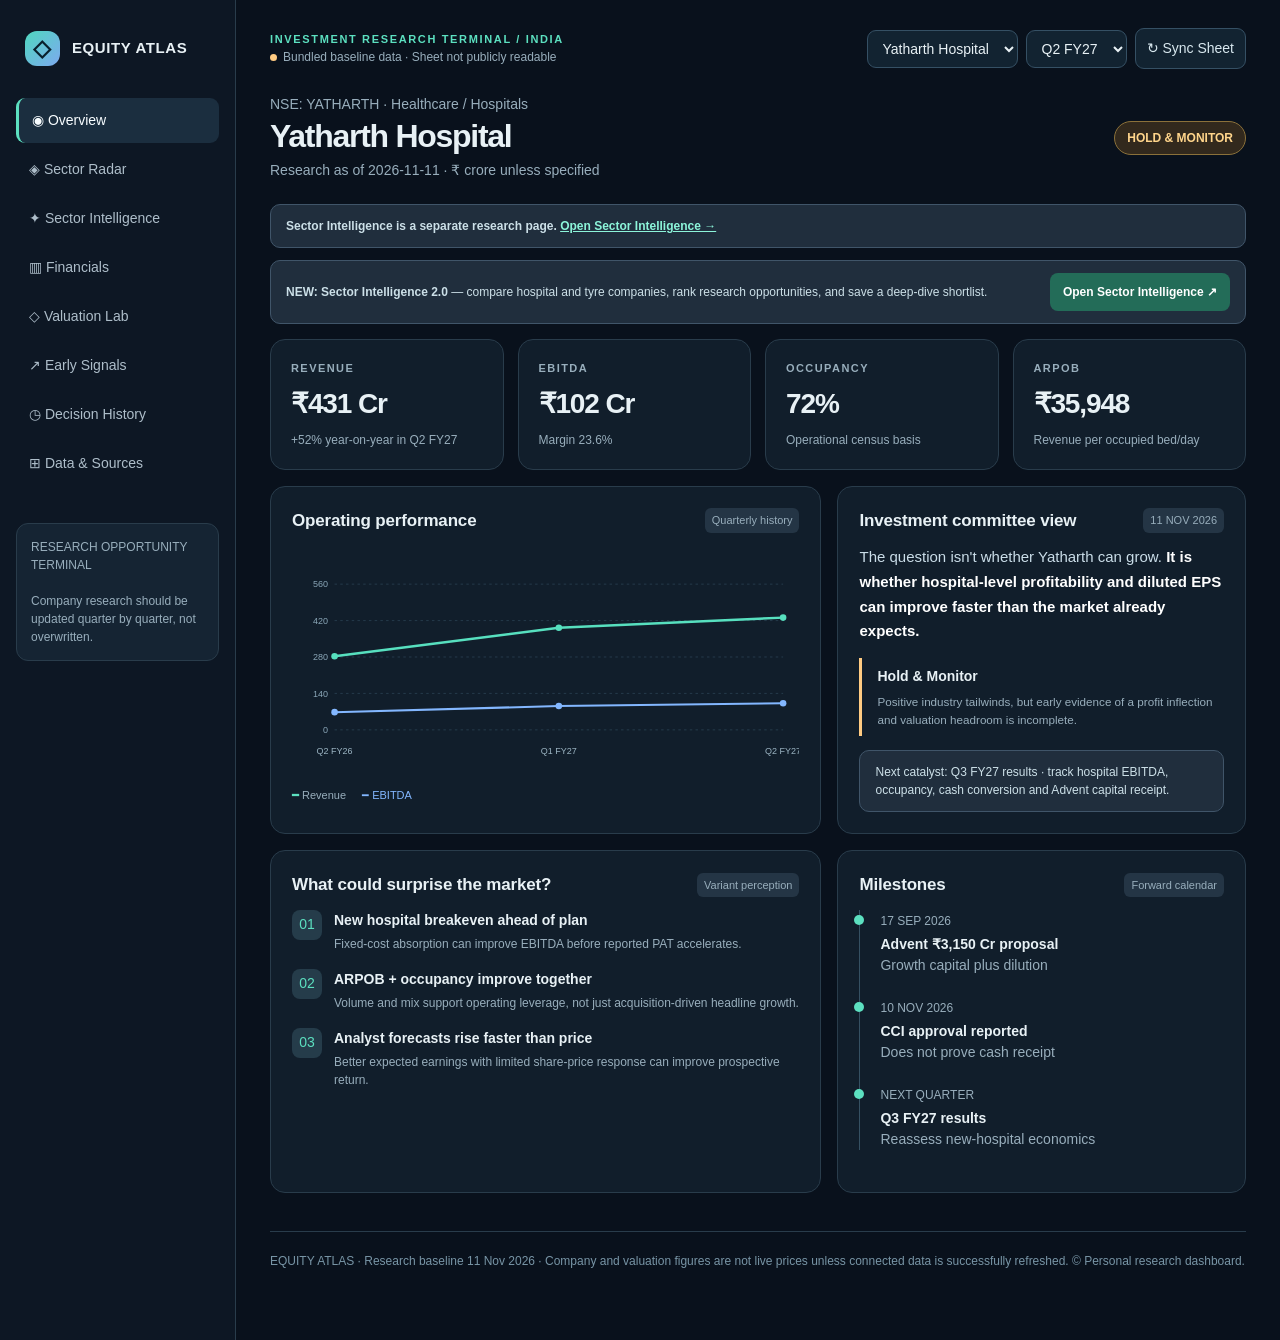
==== commit 66c38c84: "Stabilize Home-to-Sector Intelligence navigation and add always-visible direct link" ====
--- a/index.html
+++ b/index.html
@@ -13,10 +13,10 @@
 .r-check{border-top:1px solid var(--edge);margin-top:15px;padding-top:15px;color:#a5c0cc;font-size:12px}.r-check li{margin:7px 0}.r-check ul{padding-left:18px}
 @media(max-width:1040px){.radar-workspace{grid-template-columns:1fr}.radar-list{max-height:280px}}@media(max-width:570px){.radar-stats{grid-template-columns:1fr 1fr}.radar-stats .radar-mini:last-child{grid-column:1/-1}.radar-toolbar input{width:100%}.r-detail{padding:17px}.r-procon{grid-template-columns:1fr}}
 
-</style></head><body><div class="app"><aside class="sidebar"><div class="brand"><span class="brand-symbol">◇</span><span>EQUITY ATLAS</span></div><nav class="nav" id="nav"><button data-view="overview" class="active">◉ Overview</button><button data-view="sector">◈ Sector Radar</button><a class="nav-link" href="./sector-intelligence.html">✦ Sector Intelligence</a><button data-view="financials">▥ Financials</button><button data-view="valuation">◇ Valuation Lab</button><button data-view="signals">↗ Early Signals</button><button data-view="history">◷ Decision History</button><button data-view="sources">⊞ Data & Sources</button></nav><div class="side-foot">RESEARCH OPPORTUNITY TERMINAL<br><br>Company research should be updated quarter by quarter, not overwritten.</div></aside><main class="main"><div class="topline"><div><div class="eyebrow">INVESTMENT RESEARCH TERMINAL / INDIA</div><div class="connection" id="syncStatus"><span class="statusdot"></span>Bundled baseline data</div></div><div class="controls"><select aria-label="Company" id="company"><option value="YATHARTH">Yatharth Hospital</option></select><select aria-label="Quarter" id="quarter"><option>Q2 FY27</option></select><button class="ghost" id="sync">↻ Sync Sheet</button></div></div><div class="headline"><div><div class="muted">NSE: YATHARTH · Healthcare / Hospitals</div><h1>Yatharth Hospital</h1><div class="muted">Research as of <span id="asof">11 November 2026</span> · ₹ crore unless specified</div></div><span class="pill" id="rating">HOLD & MONITOR</span></div>
-<section class="tabs active" id="overview"><div class="infoBox" style="margin-bottom:15px;display:flex;justify-content:space-between;gap:10px;align-items:center;flex-wrap:wrap"><span><strong>NEW: Sector Intelligence 2.0</strong> — compare hospital and tyre companies, rank research opportunities, and save a deep-dive shortlist.</span><a href="./sector-intelligence.html" style="background:#236c58;color:white;border-radius:8px;padding:10px 13px;text-decoration:none;font-weight:700">Open Sector Intelligence ↗</a></div><div class="cards" id="kpis"></div><div class="grid"><div class="panel"><div class="section-title"><h2>Operating performance</h2><span class="tag">Quarterly history</span></div><svg class="chart" id="chart" role="img" aria-label="Quarterly revenue and EBITDA chart" viewBox="0 0 620 240"></svg><div class="legend"><span><b>━</b> Revenue</span><span style="color:#83b7ff">━ EBITDA</span></div></div><div class="panel"><div class="section-title"><h2>Investment committee view</h2><span class="tag">11 NOV 2026</span></div><div class="take">The question isn't whether Yatharth can grow. <strong>It is whether hospital-level profitability and diluted EPS can improve faster than the market already expects.</strong></div><div class="decision"><strong>Hold & Monitor</strong><small>Positive industry tailwinds, but early evidence of a profit inflection and valuation headroom is incomplete.</small></div><div class="infoBox">Next catalyst: Q3 FY27 results · track hospital EBITDA, occupancy, cash conversion and Advent capital receipt.</div></div></div><div class="grid"><div class="panel"><div class="section-title"><h2>What could surprise the market?</h2><span class="tag">Variant perception</span></div><div class="steps"><div class="step"><i>01</i><div><strong>New hospital breakeven ahead of plan</strong><p>Fixed-cost absorption can improve EBITDA before reported PAT accelerates.</p></div></div><div class="step"><i>02</i><div><strong>ARPOB + occupancy improve together</strong><p>Volume and mix support operating leverage, not just acquisition-driven headline growth.</p></div></div><div class="step"><i>03</i><div><strong>Analyst forecasts rise faster than price</strong><p>Better expected earnings with limited share-price response can improve prospective return.</p></div></div></div></div><div class="panel"><div class="section-title"><h2>Milestones</h2><span class="tag">Forward calendar</span></div><div class="timeline"><div class="timeitem"><span>17 SEP 2026</span><strong>Advent ₹3,150 Cr proposal</strong><div class="muted">Growth capital plus dilution</div></div><div class="timeitem"><span>10 NOV 2026</span><strong>CCI approval reported</strong><div class="muted">Does not prove cash receipt</div></div><div class="timeitem"><span>NEXT QUARTER</span><strong>Q3 FY27 results</strong><div class="muted">Reassess new-hospital economics</div></div></div></div></div></section>
+</style></head><body><div class="app"><aside class="sidebar"><div class="brand"><span class="brand-symbol">◇</span><span>EQUITY ATLAS</span></div><nav class="nav" id="nav"><button data-view="overview" class="active">◉ Overview</button><button data-view="sector">◈ Sector Radar</button><a class="nav-link" href="./sector-intelligence.html?nav=20261111-v3" title="Open Sector Intelligence" aria-label="Open Sector Intelligence">✦ Sector Intelligence</a><button data-view="financials">▥ Financials</button><button data-view="valuation">◇ Valuation Lab</button><button data-view="signals">↗ Early Signals</button><button data-view="history">◷ Decision History</button><button data-view="sources">⊞ Data & Sources</button></nav><div class="side-foot">RESEARCH OPPORTUNITY TERMINAL<br><br>Company research should be updated quarter by quarter, not overwritten.</div></aside><main class="main"><div class="topline"><div><div class="eyebrow">INVESTMENT RESEARCH TERMINAL / INDIA</div><div class="connection" id="syncStatus"><span class="statusdot"></span>Bundled baseline data</div></div><div class="controls"><select aria-label="Company" id="company"><option value="YATHARTH">Yatharth Hospital</option></select><select aria-label="Quarter" id="quarter"><option>Q2 FY27</option></select><button class="ghost" id="sync">↻ Sync Sheet</button></div></div><div class="headline"><div><div class="muted">NSE: YATHARTH · Healthcare / Hospitals</div><h1>Yatharth Hospital</h1><div class="muted">Research as of <span id="asof">11 November 2026</span> · ₹ crore unless specified</div></div><span class="pill" id="rating">HOLD & MONITOR</span></div>
+<section class="tabs active" id="overview"><div id="returnIntelCard" class="infoBox" style="margin-bottom:12px"><strong>Sector Intelligence is a separate research page.</strong> <a href="./sector-intelligence.html?nav=20261111-v3" style="color:#8cf5da;font-weight:750">Open Sector Intelligence →</a></div><div class="infoBox" style="margin-bottom:15px;display:flex;justify-content:space-between;gap:10px;align-items:center;flex-wrap:wrap"><span><strong>NEW: Sector Intelligence 2.0</strong> — compare hospital and tyre companies, rank research opportunities, and save a deep-dive shortlist.</span><a href="./sector-intelligence.html?nav=20261111-v3" style="background:#236c58;color:white;border-radius:8px;padding:10px 13px;text-decoration:none;font-weight:700">Open Sector Intelligence ↗</a></div><div class="cards" id="kpis"></div><div class="grid"><div class="panel"><div class="section-title"><h2>Operating performance</h2><span class="tag">Quarterly history</span></div><svg class="chart" id="chart" role="img" aria-label="Quarterly revenue and EBITDA chart" viewBox="0 0 620 240"></svg><div class="legend"><span><b>━</b> Revenue</span><span style="color:#83b7ff">━ EBITDA</span></div></div><div class="panel"><div class="section-title"><h2>Investment committee view</h2><span class="tag">11 NOV 2026</span></div><div class="take">The question isn't whether Yatharth can grow. <strong>It is whether hospital-level profitability and diluted EPS can improve faster than the market already expects.</strong></div><div class="decision"><strong>Hold & Monitor</strong><small>Positive industry tailwinds, but early evidence of a profit inflection and valuation headroom is incomplete.</small></div><div class="infoBox">Next catalyst: Q3 FY27 results · track hospital EBITDA, occupancy, cash conversion and Advent capital receipt.</div></div></div><div class="grid"><div class="panel"><div class="section-title"><h2>What could surprise the market?</h2><span class="tag">Variant perception</span></div><div class="steps"><div class="step"><i>01</i><div><strong>New hospital breakeven ahead of plan</strong><p>Fixed-cost absorption can improve EBITDA before reported PAT accelerates.</p></div></div><div class="step"><i>02</i><div><strong>ARPOB + occupancy improve together</strong><p>Volume and mix support operating leverage, not just acquisition-driven headline growth.</p></div></div><div class="step"><i>03</i><div><strong>Analyst forecasts rise faster than price</strong><p>Better expected earnings with limited share-price response can improve prospective return.</p></div></div></div></div><div class="panel"><div class="section-title"><h2>Milestones</h2><span class="tag">Forward calendar</span></div><div class="timeline"><div class="timeitem"><span>17 SEP 2026</span><strong>Advent ₹3,150 Cr proposal</strong><div class="muted">Growth capital plus dilution</div></div><div class="timeitem"><span>10 NOV 2026</span><strong>CCI approval reported</strong><div class="muted">Does not prove cash receipt</div></div><div class="timeitem"><span>NEXT QUARTER</span><strong>Q3 FY27 results</strong><div class="muted">Reassess new-hospital economics</div></div></div></div></div></section>
 
-<section class="tabs" id="sector"><div class="infoBox" style="margin-bottom:15px;display:flex;align-items:center;justify-content:space-between;gap:12px;flex-wrap:wrap"><span><b>New: Sector Intelligence 2.0</b> — industry profit engines, investment playbooks, early signals, scoring methods and historical sector reviews.</span><a style="background:#226b58;color:white;border-radius:8px;padding:10px 13px;text-decoration:none;font-weight:700" href="./sector-intelligence.html">Explore deep sector research ↗</a></div>
+<section class="tabs" id="sector"><div class="infoBox" style="margin-bottom:15px;display:flex;align-items:center;justify-content:space-between;gap:12px;flex-wrap:wrap"><span><b>New: Sector Intelligence 2.0</b> — industry profit engines, investment playbooks, early signals, scoring methods and historical sector reviews.</span><a style="background:#226b58;color:white;border-radius:8px;padding:10px 13px;text-decoration:none;font-weight:700" href="./sector-intelligence.html?nav=20261111-v3">Explore deep sector research ↗</a></div>
  <div class="radar-hero"><div><div class="eyebrow">ALTERNATIVES BEFORE ALLOCATION</div><h2>Sector Radar <span style="color:var(--teal)">↗</span></h2><p>Before buying one company, explore who has the strongest competitive economics, where you might be overpaying and who deserves a deeper look.</p></div><span class="tag">Research priority ≠ Buy priority</span></div>
  <div class="panel">
   <div class="radar-toolbar"><div class="choice" id="sectorSwitch"><button class="active" data-sector="Hospitals">🏥 Hospitals</button><button data-sector="Tyres">◎ Tyres & tubes</button></div><input type="search" id="sectorSearch" placeholder="Search company or ticker…" aria-label="Search sector companies"></div>
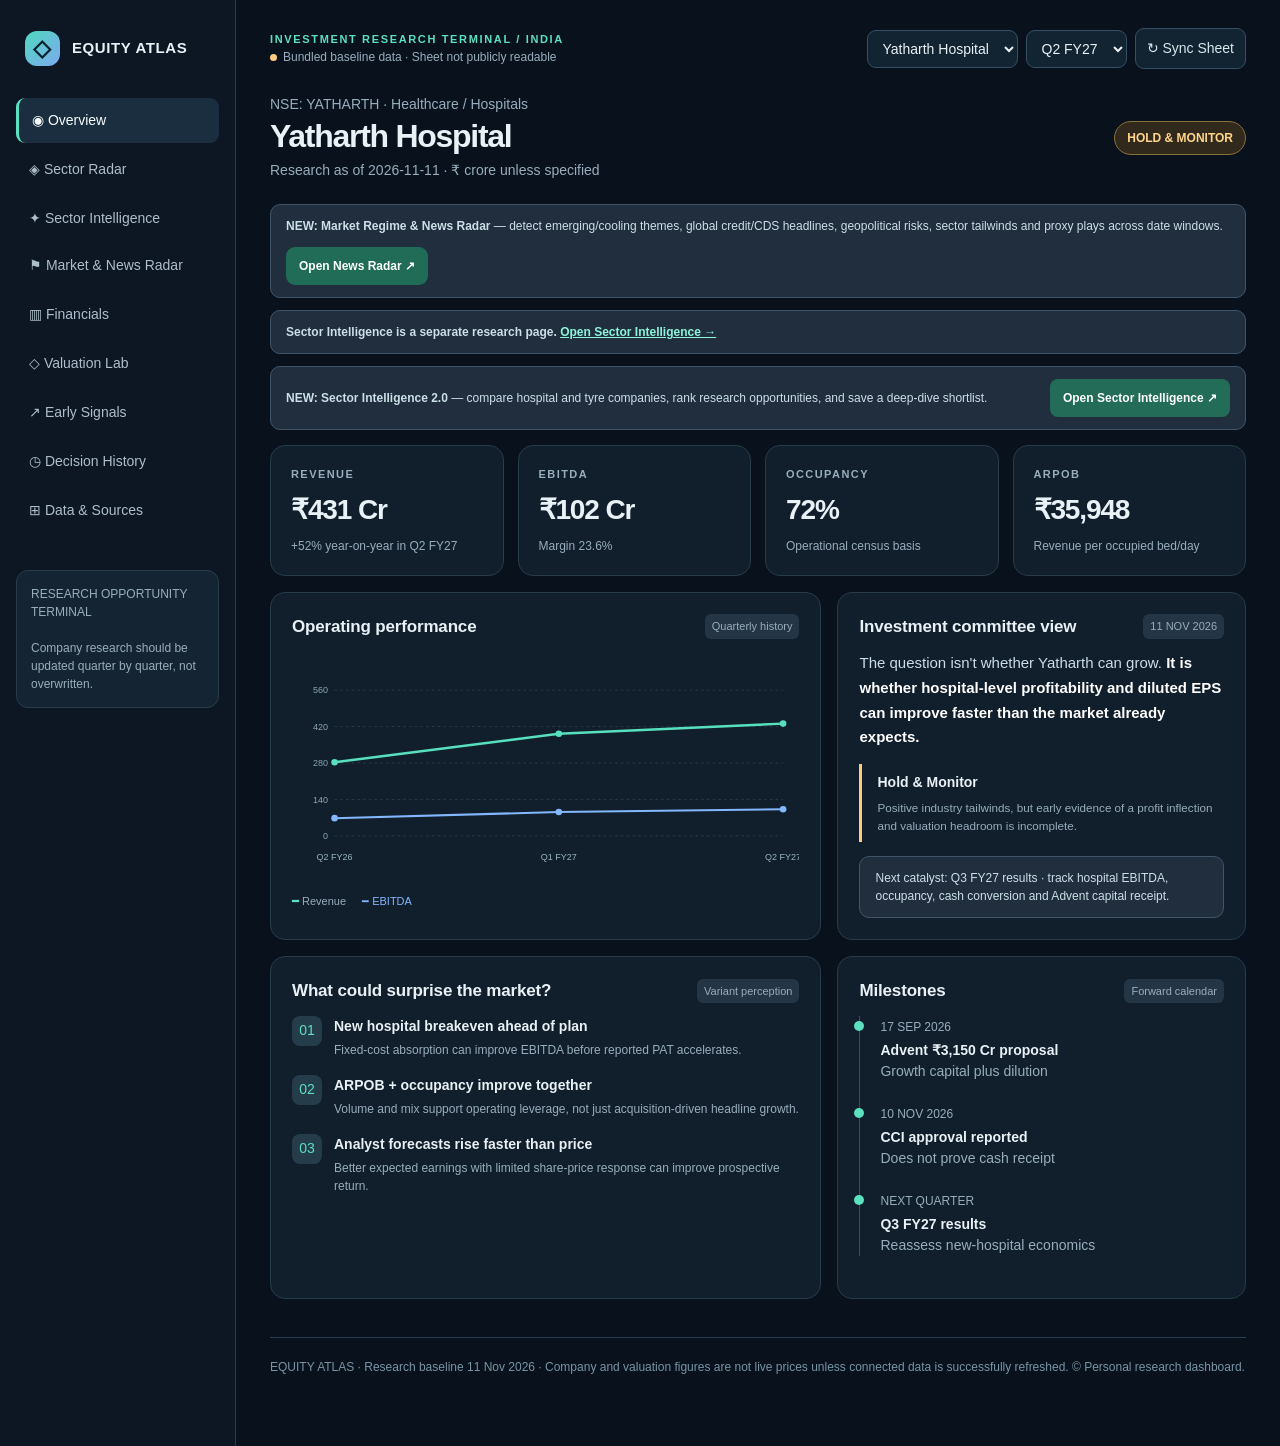
==== commit 22df871b: "Add Market & News Radar to homepage navigation and overview" ====
--- a/index.html
+++ b/index.html
@@ -13,8 +13,8 @@
 .r-check{border-top:1px solid var(--edge);margin-top:15px;padding-top:15px;color:#a5c0cc;font-size:12px}.r-check li{margin:7px 0}.r-check ul{padding-left:18px}
 @media(max-width:1040px){.radar-workspace{grid-template-columns:1fr}.radar-list{max-height:280px}}@media(max-width:570px){.radar-stats{grid-template-columns:1fr 1fr}.radar-stats .radar-mini:last-child{grid-column:1/-1}.radar-toolbar input{width:100%}.r-detail{padding:17px}.r-procon{grid-template-columns:1fr}}
 
-</style></head><body><div class="app"><aside class="sidebar"><div class="brand"><span class="brand-symbol">◇</span><span>EQUITY ATLAS</span></div><nav class="nav" id="nav"><button data-view="overview" class="active">◉ Overview</button><button data-view="sector">◈ Sector Radar</button><a class="nav-link" href="./sector-intelligence.html?nav=20261111-v3" title="Open Sector Intelligence" aria-label="Open Sector Intelligence">✦ Sector Intelligence</a><button data-view="financials">▥ Financials</button><button data-view="valuation">◇ Valuation Lab</button><button data-view="signals">↗ Early Signals</button><button data-view="history">◷ Decision History</button><button data-view="sources">⊞ Data & Sources</button></nav><div class="side-foot">RESEARCH OPPORTUNITY TERMINAL<br><br>Company research should be updated quarter by quarter, not overwritten.</div></aside><main class="main"><div class="topline"><div><div class="eyebrow">INVESTMENT RESEARCH TERMINAL / INDIA</div><div class="connection" id="syncStatus"><span class="statusdot"></span>Bundled baseline data</div></div><div class="controls"><select aria-label="Company" id="company"><option value="YATHARTH">Yatharth Hospital</option></select><select aria-label="Quarter" id="quarter"><option>Q2 FY27</option></select><button class="ghost" id="sync">↻ Sync Sheet</button></div></div><div class="headline"><div><div class="muted">NSE: YATHARTH · Healthcare / Hospitals</div><h1>Yatharth Hospital</h1><div class="muted">Research as of <span id="asof">11 November 2026</span> · ₹ crore unless specified</div></div><span class="pill" id="rating">HOLD & MONITOR</span></div>
-<section class="tabs active" id="overview"><div id="returnIntelCard" class="infoBox" style="margin-bottom:12px"><strong>Sector Intelligence is a separate research page.</strong> <a href="./sector-intelligence.html?nav=20261111-v3" style="color:#8cf5da;font-weight:750">Open Sector Intelligence →</a></div><div class="infoBox" style="margin-bottom:15px;display:flex;justify-content:space-between;gap:10px;align-items:center;flex-wrap:wrap"><span><strong>NEW: Sector Intelligence 2.0</strong> — compare hospital and tyre companies, rank research opportunities, and save a deep-dive shortlist.</span><a href="./sector-intelligence.html?nav=20261111-v3" style="background:#236c58;color:white;border-radius:8px;padding:10px 13px;text-decoration:none;font-weight:700">Open Sector Intelligence ↗</a></div><div class="cards" id="kpis"></div><div class="grid"><div class="panel"><div class="section-title"><h2>Operating performance</h2><span class="tag">Quarterly history</span></div><svg class="chart" id="chart" role="img" aria-label="Quarterly revenue and EBITDA chart" viewBox="0 0 620 240"></svg><div class="legend"><span><b>━</b> Revenue</span><span style="color:#83b7ff">━ EBITDA</span></div></div><div class="panel"><div class="section-title"><h2>Investment committee view</h2><span class="tag">11 NOV 2026</span></div><div class="take">The question isn't whether Yatharth can grow. <strong>It is whether hospital-level profitability and diluted EPS can improve faster than the market already expects.</strong></div><div class="decision"><strong>Hold & Monitor</strong><small>Positive industry tailwinds, but early evidence of a profit inflection and valuation headroom is incomplete.</small></div><div class="infoBox">Next catalyst: Q3 FY27 results · track hospital EBITDA, occupancy, cash conversion and Advent capital receipt.</div></div></div><div class="grid"><div class="panel"><div class="section-title"><h2>What could surprise the market?</h2><span class="tag">Variant perception</span></div><div class="steps"><div class="step"><i>01</i><div><strong>New hospital breakeven ahead of plan</strong><p>Fixed-cost absorption can improve EBITDA before reported PAT accelerates.</p></div></div><div class="step"><i>02</i><div><strong>ARPOB + occupancy improve together</strong><p>Volume and mix support operating leverage, not just acquisition-driven headline growth.</p></div></div><div class="step"><i>03</i><div><strong>Analyst forecasts rise faster than price</strong><p>Better expected earnings with limited share-price response can improve prospective return.</p></div></div></div></div><div class="panel"><div class="section-title"><h2>Milestones</h2><span class="tag">Forward calendar</span></div><div class="timeline"><div class="timeitem"><span>17 SEP 2026</span><strong>Advent ₹3,150 Cr proposal</strong><div class="muted">Growth capital plus dilution</div></div><div class="timeitem"><span>10 NOV 2026</span><strong>CCI approval reported</strong><div class="muted">Does not prove cash receipt</div></div><div class="timeitem"><span>NEXT QUARTER</span><strong>Q3 FY27 results</strong><div class="muted">Reassess new-hospital economics</div></div></div></div></div></section>
+</style></head><body><div class="app"><aside class="sidebar"><div class="brand"><span class="brand-symbol">◇</span><span>EQUITY ATLAS</span></div><nav class="nav" id="nav"><button data-view="overview" class="active">◉ Overview</button><button data-view="sector">◈ Sector Radar</button><a class="nav-link" href="./sector-intelligence.html?nav=20261111-v3" title="Open Sector Intelligence" aria-label="Open Sector Intelligence">✦ Sector Intelligence</a><a class="nav-link" href="./news-radar.html" title="Open Market Regime & News Radar">⚑ Market & News Radar</a><button data-view="financials">▥ Financials</button><button data-view="valuation">◇ Valuation Lab</button><button data-view="signals">↗ Early Signals</button><button data-view="history">◷ Decision History</button><button data-view="sources">⊞ Data & Sources</button></nav><div class="side-foot">RESEARCH OPPORTUNITY TERMINAL<br><br>Company research should be updated quarter by quarter, not overwritten.</div></aside><main class="main"><div class="topline"><div><div class="eyebrow">INVESTMENT RESEARCH TERMINAL / INDIA</div><div class="connection" id="syncStatus"><span class="statusdot"></span>Bundled baseline data</div></div><div class="controls"><select aria-label="Company" id="company"><option value="YATHARTH">Yatharth Hospital</option></select><select aria-label="Quarter" id="quarter"><option>Q2 FY27</option></select><button class="ghost" id="sync">↻ Sync Sheet</button></div></div><div class="headline"><div><div class="muted">NSE: YATHARTH · Healthcare / Hospitals</div><h1>Yatharth Hospital</h1><div class="muted">Research as of <span id="asof">11 November 2026</span> · ₹ crore unless specified</div></div><span class="pill" id="rating">HOLD & MONITOR</span></div>
+<section class="tabs active" id="overview"><div class="infoBox" style="margin-bottom:12px;display:flex;gap:12px;align-items:center;justify-content:space-between;flex-wrap:wrap"><span><b>NEW: Market Regime & News Radar</b> — detect emerging/cooling themes, global credit/CDS headlines, geopolitical risks, sector tailwinds and proxy plays across date windows.</span><a href="./news-radar.html" style="display:inline-block;background:#206c57;color:#fff;border-radius:9px;padding:10px 13px;font-weight:700;text-decoration:none">Open News Radar ↗</a></div><div id="returnIntelCard" class="infoBox" style="margin-bottom:12px"><strong>Sector Intelligence is a separate research page.</strong> <a href="./sector-intelligence.html?nav=20261111-v3" style="color:#8cf5da;font-weight:750">Open Sector Intelligence →</a></div><div class="infoBox" style="margin-bottom:15px;display:flex;justify-content:space-between;gap:10px;align-items:center;flex-wrap:wrap"><span><strong>NEW: Sector Intelligence 2.0</strong> — compare hospital and tyre companies, rank research opportunities, and save a deep-dive shortlist.</span><a href="./sector-intelligence.html?nav=20261111-v3" style="background:#236c58;color:white;border-radius:8px;padding:10px 13px;text-decoration:none;font-weight:700">Open Sector Intelligence ↗</a></div><div class="cards" id="kpis"></div><div class="grid"><div class="panel"><div class="section-title"><h2>Operating performance</h2><span class="tag">Quarterly history</span></div><svg class="chart" id="chart" role="img" aria-label="Quarterly revenue and EBITDA chart" viewBox="0 0 620 240"></svg><div class="legend"><span><b>━</b> Revenue</span><span style="color:#83b7ff">━ EBITDA</span></div></div><div class="panel"><div class="section-title"><h2>Investment committee view</h2><span class="tag">11 NOV 2026</span></div><div class="take">The question isn't whether Yatharth can grow. <strong>It is whether hospital-level profitability and diluted EPS can improve faster than the market already expects.</strong></div><div class="decision"><strong>Hold & Monitor</strong><small>Positive industry tailwinds, but early evidence of a profit inflection and valuation headroom is incomplete.</small></div><div class="infoBox">Next catalyst: Q3 FY27 results · track hospital EBITDA, occupancy, cash conversion and Advent capital receipt.</div></div></div><div class="grid"><div class="panel"><div class="section-title"><h2>What could surprise the market?</h2><span class="tag">Variant perception</span></div><div class="steps"><div class="step"><i>01</i><div><strong>New hospital breakeven ahead of plan</strong><p>Fixed-cost absorption can improve EBITDA before reported PAT accelerates.</p></div></div><div class="step"><i>02</i><div><strong>ARPOB + occupancy improve together</strong><p>Volume and mix support operating leverage, not just acquisition-driven headline growth.</p></div></div><div class="step"><i>03</i><div><strong>Analyst forecasts rise faster than price</strong><p>Better expected earnings with limited share-price response can improve prospective return.</p></div></div></div></div><div class="panel"><div class="section-title"><h2>Milestones</h2><span class="tag">Forward calendar</span></div><div class="timeline"><div class="timeitem"><span>17 SEP 2026</span><strong>Advent ₹3,150 Cr proposal</strong><div class="muted">Growth capital plus dilution</div></div><div class="timeitem"><span>10 NOV 2026</span><strong>CCI approval reported</strong><div class="muted">Does not prove cash receipt</div></div><div class="timeitem"><span>NEXT QUARTER</span><strong>Q3 FY27 results</strong><div class="muted">Reassess new-hospital economics</div></div></div></div></div></section>
 
 <section class="tabs" id="sector"><div class="infoBox" style="margin-bottom:15px;display:flex;align-items:center;justify-content:space-between;gap:12px;flex-wrap:wrap"><span><b>New: Sector Intelligence 2.0</b> — industry profit engines, investment playbooks, early signals, scoring methods and historical sector reviews.</span><a style="background:#226b58;color:white;border-radius:8px;padding:10px 13px;text-decoration:none;font-weight:700" href="./sector-intelligence.html?nav=20261111-v3">Explore deep sector research ↗</a></div>
  <div class="radar-hero"><div><div class="eyebrow">ALTERNATIVES BEFORE ALLOCATION</div><h2>Sector Radar <span style="color:var(--teal)">↗</span></h2><p>Before buying one company, explore who has the strongest competitive economics, where you might be overpaying and who deserves a deeper look.</p></div><span class="tag">Research priority ≠ Buy priority</span></div>
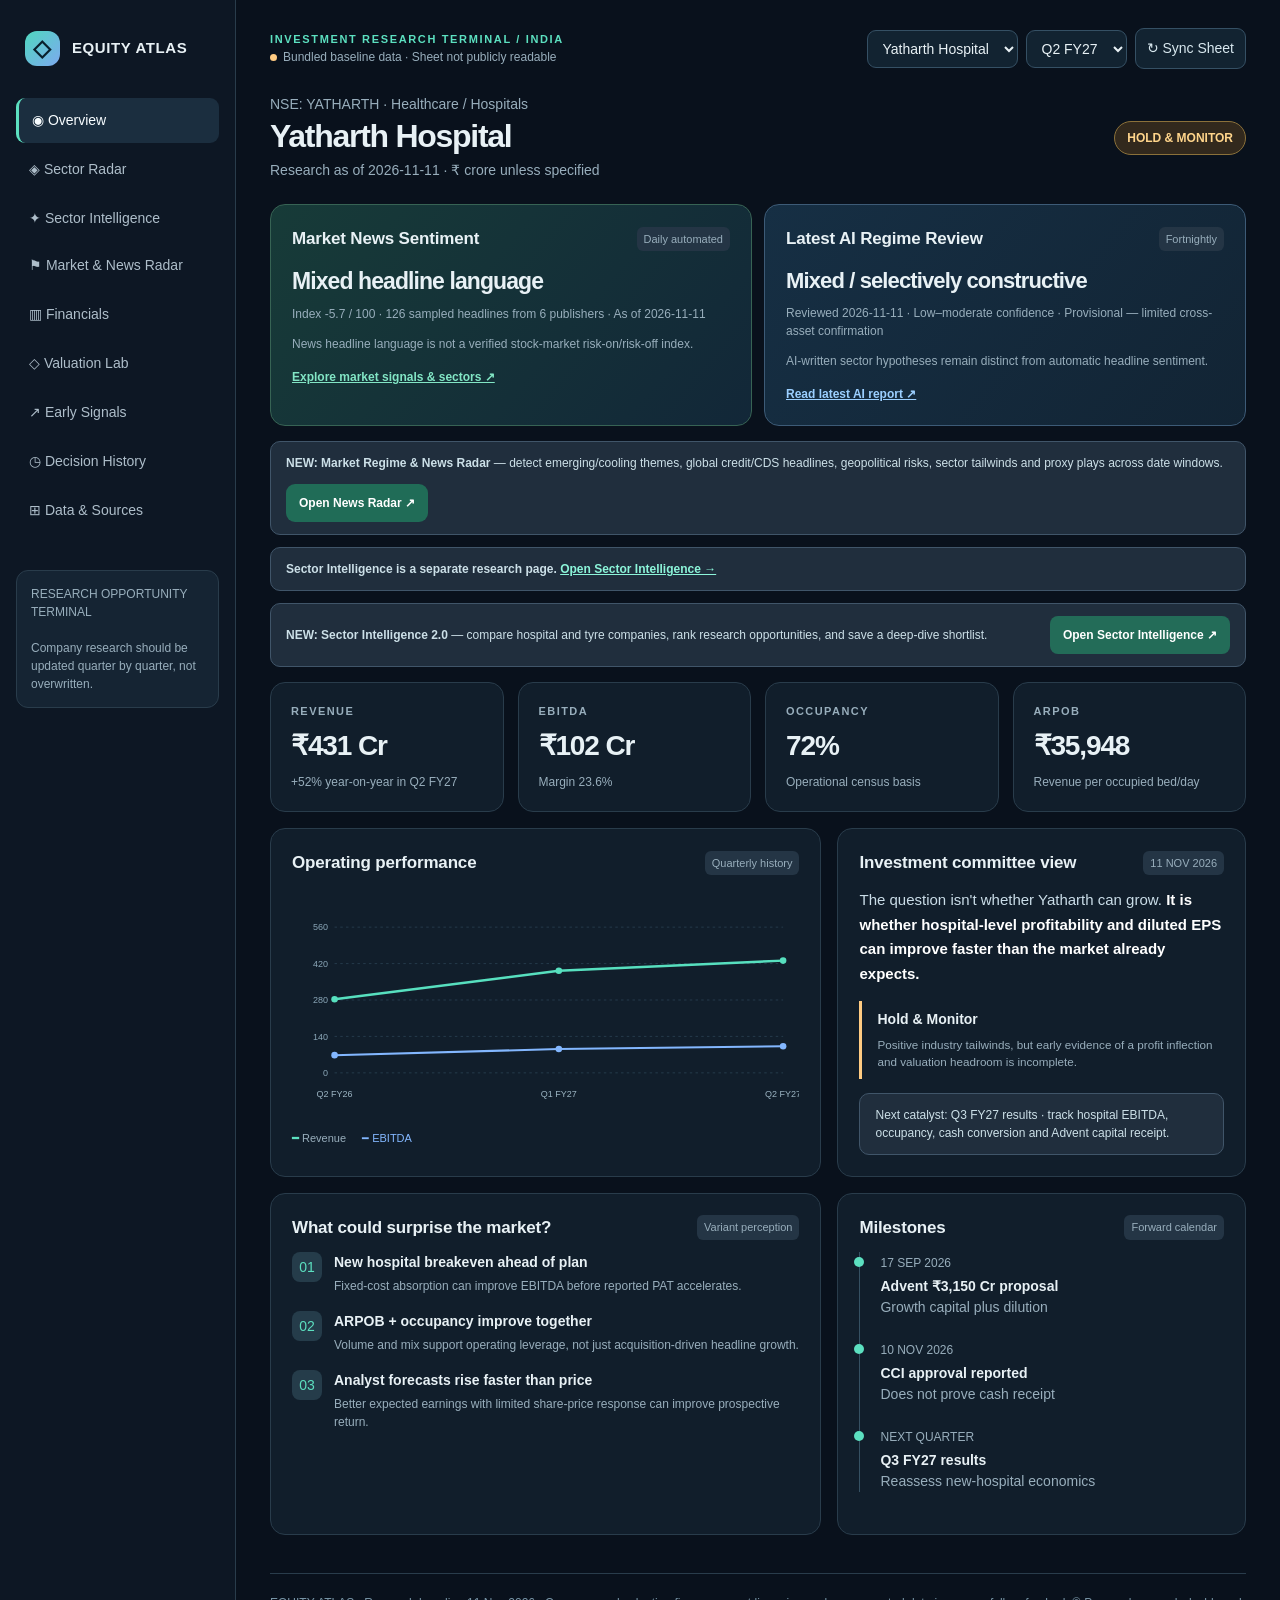
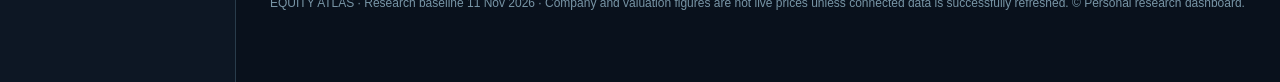
==== commit 5bc66bcc: "Put daily market news sentiment and fortnightly AI regime assessment directly on homepage" ====
--- a/index.html
+++ b/index.html
@@ -14,7 +14,23 @@
 @media(max-width:1040px){.radar-workspace{grid-template-columns:1fr}.radar-list{max-height:280px}}@media(max-width:570px){.radar-stats{grid-template-columns:1fr 1fr}.radar-stats .radar-mini:last-child{grid-column:1/-1}.radar-toolbar input{width:100%}.r-detail{padding:17px}.r-procon{grid-template-columns:1fr}}
 
 </style></head><body><div class="app"><aside class="sidebar"><div class="brand"><span class="brand-symbol">◇</span><span>EQUITY ATLAS</span></div><nav class="nav" id="nav"><button data-view="overview" class="active">◉ Overview</button><button data-view="sector">◈ Sector Radar</button><a class="nav-link" href="./sector-intelligence.html?nav=20261111-v3" title="Open Sector Intelligence" aria-label="Open Sector Intelligence">✦ Sector Intelligence</a><a class="nav-link" href="./news-radar.html" title="Open Market Regime & News Radar">⚑ Market & News Radar</a><button data-view="financials">▥ Financials</button><button data-view="valuation">◇ Valuation Lab</button><button data-view="signals">↗ Early Signals</button><button data-view="history">◷ Decision History</button><button data-view="sources">⊞ Data & Sources</button></nav><div class="side-foot">RESEARCH OPPORTUNITY TERMINAL<br><br>Company research should be updated quarter by quarter, not overwritten.</div></aside><main class="main"><div class="topline"><div><div class="eyebrow">INVESTMENT RESEARCH TERMINAL / INDIA</div><div class="connection" id="syncStatus"><span class="statusdot"></span>Bundled baseline data</div></div><div class="controls"><select aria-label="Company" id="company"><option value="YATHARTH">Yatharth Hospital</option></select><select aria-label="Quarter" id="quarter"><option>Q2 FY27</option></select><button class="ghost" id="sync">↻ Sync Sheet</button></div></div><div class="headline"><div><div class="muted">NSE: YATHARTH · Healthcare / Hospitals</div><h1>Yatharth Hospital</h1><div class="muted">Research as of <span id="asof">11 November 2026</span> · ₹ crore unless specified</div></div><span class="pill" id="rating">HOLD & MONITOR</span></div>
-<section class="tabs active" id="overview"><div class="infoBox" style="margin-bottom:12px;display:flex;gap:12px;align-items:center;justify-content:space-between;flex-wrap:wrap"><span><b>NEW: Market Regime & News Radar</b> — detect emerging/cooling themes, global credit/CDS headlines, geopolitical risks, sector tailwinds and proxy plays across date windows.</span><a href="./news-radar.html" style="display:inline-block;background:#206c57;color:#fff;border-radius:9px;padding:10px 13px;font-weight:700;text-decoration:none">Open News Radar ↗</a></div><div id="returnIntelCard" class="infoBox" style="margin-bottom:12px"><strong>Sector Intelligence is a separate research page.</strong> <a href="./sector-intelligence.html?nav=20261111-v3" style="color:#8cf5da;font-weight:750">Open Sector Intelligence →</a></div><div class="infoBox" style="margin-bottom:15px;display:flex;justify-content:space-between;gap:10px;align-items:center;flex-wrap:wrap"><span><strong>NEW: Sector Intelligence 2.0</strong> — compare hospital and tyre companies, rank research opportunities, and save a deep-dive shortlist.</span><a href="./sector-intelligence.html?nav=20261111-v3" style="background:#236c58;color:white;border-radius:8px;padding:10px 13px;text-decoration:none;font-weight:700">Open Sector Intelligence ↗</a></div><div class="cards" id="kpis"></div><div class="grid"><div class="panel"><div class="section-title"><h2>Operating performance</h2><span class="tag">Quarterly history</span></div><svg class="chart" id="chart" role="img" aria-label="Quarterly revenue and EBITDA chart" viewBox="0 0 620 240"></svg><div class="legend"><span><b>━</b> Revenue</span><span style="color:#83b7ff">━ EBITDA</span></div></div><div class="panel"><div class="section-title"><h2>Investment committee view</h2><span class="tag">11 NOV 2026</span></div><div class="take">The question isn't whether Yatharth can grow. <strong>It is whether hospital-level profitability and diluted EPS can improve faster than the market already expects.</strong></div><div class="decision"><strong>Hold & Monitor</strong><small>Positive industry tailwinds, but early evidence of a profit inflection and valuation headroom is incomplete.</small></div><div class="infoBox">Next catalyst: Q3 FY27 results · track hospital EBITDA, occupancy, cash conversion and Advent capital receipt.</div></div></div><div class="grid"><div class="panel"><div class="section-title"><h2>What could surprise the market?</h2><span class="tag">Variant perception</span></div><div class="steps"><div class="step"><i>01</i><div><strong>New hospital breakeven ahead of plan</strong><p>Fixed-cost absorption can improve EBITDA before reported PAT accelerates.</p></div></div><div class="step"><i>02</i><div><strong>ARPOB + occupancy improve together</strong><p>Volume and mix support operating leverage, not just acquisition-driven headline growth.</p></div></div><div class="step"><i>03</i><div><strong>Analyst forecasts rise faster than price</strong><p>Better expected earnings with limited share-price response can improve prospective return.</p></div></div></div></div><div class="panel"><div class="section-title"><h2>Milestones</h2><span class="tag">Forward calendar</span></div><div class="timeline"><div class="timeitem"><span>17 SEP 2026</span><strong>Advent ₹3,150 Cr proposal</strong><div class="muted">Growth capital plus dilution</div></div><div class="timeitem"><span>10 NOV 2026</span><strong>CCI approval reported</strong><div class="muted">Does not prove cash receipt</div></div><div class="timeitem"><span>NEXT QUARTER</span><strong>Q3 FY27 results</strong><div class="muted">Reassess new-hospital economics</div></div></div></div></div></section>
+<section class="tabs active" id="overview">
+<div class="grid" style="grid-template-columns:repeat(auto-fit,minmax(280px,1fr));gap:12px;margin-bottom:15px">
+<div class="panel" style="border-color:#376354;background:linear-gradient(130deg,#173b38,#122738)">
+<div class="section-title"><h2>Market News Sentiment</h2><span class="tag">Daily automated</span></div>
+<div id="homeClimateLabel" style="font-size:23px;font-weight:820;letter-spacing:-.04em">Loading news climate…</div>
+<div id="homeClimateStats" class="muted" style="font-size:12px;margin-top:7px">Reading the public, source-balanced headline archive.</div>
+<p class="note">News headline language is not a verified stock-market risk-on/risk-off index.</p>
+<a href="./news-radar.html" style="color:#82e6c5;font-size:12px;font-weight:750">Explore market signals & sectors ↗</a>
+</div>
+<div class="panel" style="border-color:#3d5b77;background:linear-gradient(130deg,#162f44,#122434)">
+<div class="section-title"><h2>Latest AI Regime Review</h2><span class="tag">Fortnightly</span></div>
+<div id="homeAIRegime" style="font-size:22px;font-weight:820;letter-spacing:-.04em">Loading AI-reviewed assessment…</div>
+<div id="homeAIAsOf" class="muted" style="font-size:12px;margin-top:7px">Reviews are separately dated and validated.</div>
+<p class="note">AI-written sector hypotheses remain distinct from automatic headline sentiment.</p>
+<a href="./news-radar.html#ai" style="color:#9bcfff;font-size:12px;font-weight:750">Read latest AI report ↗</a>
+</div>
+</div><div class="infoBox" style="margin-bottom:12px;display:flex;gap:12px;align-items:center;justify-content:space-between;flex-wrap:wrap"><span><b>NEW: Market Regime & News Radar</b> — detect emerging/cooling themes, global credit/CDS headlines, geopolitical risks, sector tailwinds and proxy plays across date windows.</span><a href="./news-radar.html" style="display:inline-block;background:#206c57;color:#fff;border-radius:9px;padding:10px 13px;font-weight:700;text-decoration:none">Open News Radar ↗</a></div><div id="returnIntelCard" class="infoBox" style="margin-bottom:12px"><strong>Sector Intelligence is a separate research page.</strong> <a href="./sector-intelligence.html?nav=20261111-v3" style="color:#8cf5da;font-weight:750">Open Sector Intelligence →</a></div><div class="infoBox" style="margin-bottom:15px;display:flex;justify-content:space-between;gap:10px;align-items:center;flex-wrap:wrap"><span><strong>NEW: Sector Intelligence 2.0</strong> — compare hospital and tyre companies, rank research opportunities, and save a deep-dive shortlist.</span><a href="./sector-intelligence.html?nav=20261111-v3" style="background:#236c58;color:white;border-radius:8px;padding:10px 13px;text-decoration:none;font-weight:700">Open Sector Intelligence ↗</a></div><div class="cards" id="kpis"></div><div class="grid"><div class="panel"><div class="section-title"><h2>Operating performance</h2><span class="tag">Quarterly history</span></div><svg class="chart" id="chart" role="img" aria-label="Quarterly revenue and EBITDA chart" viewBox="0 0 620 240"></svg><div class="legend"><span><b>━</b> Revenue</span><span style="color:#83b7ff">━ EBITDA</span></div></div><div class="panel"><div class="section-title"><h2>Investment committee view</h2><span class="tag">11 NOV 2026</span></div><div class="take">The question isn't whether Yatharth can grow. <strong>It is whether hospital-level profitability and diluted EPS can improve faster than the market already expects.</strong></div><div class="decision"><strong>Hold & Monitor</strong><small>Positive industry tailwinds, but early evidence of a profit inflection and valuation headroom is incomplete.</small></div><div class="infoBox">Next catalyst: Q3 FY27 results · track hospital EBITDA, occupancy, cash conversion and Advent capital receipt.</div></div></div><div class="grid"><div class="panel"><div class="section-title"><h2>What could surprise the market?</h2><span class="tag">Variant perception</span></div><div class="steps"><div class="step"><i>01</i><div><strong>New hospital breakeven ahead of plan</strong><p>Fixed-cost absorption can improve EBITDA before reported PAT accelerates.</p></div></div><div class="step"><i>02</i><div><strong>ARPOB + occupancy improve together</strong><p>Volume and mix support operating leverage, not just acquisition-driven headline growth.</p></div></div><div class="step"><i>03</i><div><strong>Analyst forecasts rise faster than price</strong><p>Better expected earnings with limited share-price response can improve prospective return.</p></div></div></div></div><div class="panel"><div class="section-title"><h2>Milestones</h2><span class="tag">Forward calendar</span></div><div class="timeline"><div class="timeitem"><span>17 SEP 2026</span><strong>Advent ₹3,150 Cr proposal</strong><div class="muted">Growth capital plus dilution</div></div><div class="timeitem"><span>10 NOV 2026</span><strong>CCI approval reported</strong><div class="muted">Does not prove cash receipt</div></div><div class="timeitem"><span>NEXT QUARTER</span><strong>Q3 FY27 results</strong><div class="muted">Reassess new-hospital economics</div></div></div></div></div></section>
 
 <section class="tabs" id="sector"><div class="infoBox" style="margin-bottom:15px;display:flex;align-items:center;justify-content:space-between;gap:12px;flex-wrap:wrap"><span><b>New: Sector Intelligence 2.0</b> — industry profit engines, investment playbooks, early signals, scoring methods and historical sector reviews.</span><a style="background:#226b58;color:white;border-radius:8px;padding:10px 13px;text-decoration:none;font-weight:700" href="./sector-intelligence.html?nav=20261111-v3">Explore deep sector research ↗</a></div>
  <div class="radar-hero"><div><div class="eyebrow">ALTERNATIVES BEFORE ALLOCATION</div><h2>Sector Radar <span style="color:var(--teal)">↗</span></h2><p>Before buying one company, explore who has the strongest competitive economics, where you might be overpaying and who deserves a deeper look.</p></div><span class="tag">Research priority ≠ Buy priority</span></div>
@@ -120,4 +136,22 @@
 function openResearchView(view){if(!document.getElementById(view))return;document.querySelectorAll('#nav button[data-view]').forEach(x=>x.classList.toggle('active',x.dataset.view===view));document.querySelectorAll('.tabs').forEach(x=>x.classList.toggle('active',x.id===view));}
 document.querySelectorAll('#nav button[data-view]').forEach(b=>b.onclick=()=>{openResearchView(b.dataset.view);if(window.history&&history.replaceState)history.replaceState(null,'','#'+b.dataset.view)});
 const deepLinkView=window.location.hash.slice(1);if(deepLinkView&&document.getElementById(deepLinkView))openResearchView(deepLinkView);$('#quarter').onchange=render;$$('.range').forEach(x=>x.oninput=calc);$$('#scenarioButtons button').forEach(b=>b.onclick=()=>{scenario=b.dataset.scenario;$$('#scenarioButtons button').forEach(x=>x.classList.toggle('active',x===b));setupValuation(true)});$('#sync').onclick=sync;$('#retry').onclick=sync;render();sync();
+
+async function refreshMarketHome(){
+  const label=document.getElementById("homeClimateLabel"),stats=document.getElementById("homeClimateStats"),
+        ai=document.getElementById("homeAIRegime"),aiDate=document.getElementById("homeAIAsOf");
+  async function readJson(path){const resp=await fetch("./data/news/"+path+"?cache="+Date.now(),{cache:"no-store"});if(!resp.ok)throw Error("HTTP "+resp.status);return resp.json()}
+  const [p,r]=await Promise.allSettled([readJson("market-pulse.json"),readJson("ai-reviews.json")]);
+  if(p.status==="fulfilled"&&p.value?.overall){
+    const d=p.value,m=d.overall,score=m.languageIndex;
+    label.textContent=m.label||"Insufficient coverage";
+    stats.textContent=(Number.isFinite(score)?("Index "+(score>=0?"+":"")+Number(score).toFixed(1)+" / 100 · "):"")+(m.items||0)+" sampled headlines from "+(m.publishers||0)+" publishers · As of "+String(d.generatedAt||"").slice(0,10);
+  }else{label.textContent="News climate temporarily unavailable";stats.textContent="Open the News Radar to inspect available archived sources."}
+  if(r.status==="fulfilled"&&r.value?.reviews?.length){
+    const sorted=[...r.value.reviews].sort((x,y)=>String(y.asOf).localeCompare(String(x.asOf))),one=sorted[0];
+    ai.textContent=one.regime?.assessment||"Unrated";
+    aiDate.textContent="Reviewed "+one.asOf+" · "+(one.regime?.confidence||"unrated")+" confidence · "+(one.status||"");
+  }else{ai.textContent="AI assessment not published";aiDate.textContent="Daily automated headline metrics remain available separately."}
+}
+refreshMarketHome();
 </script></body></html>
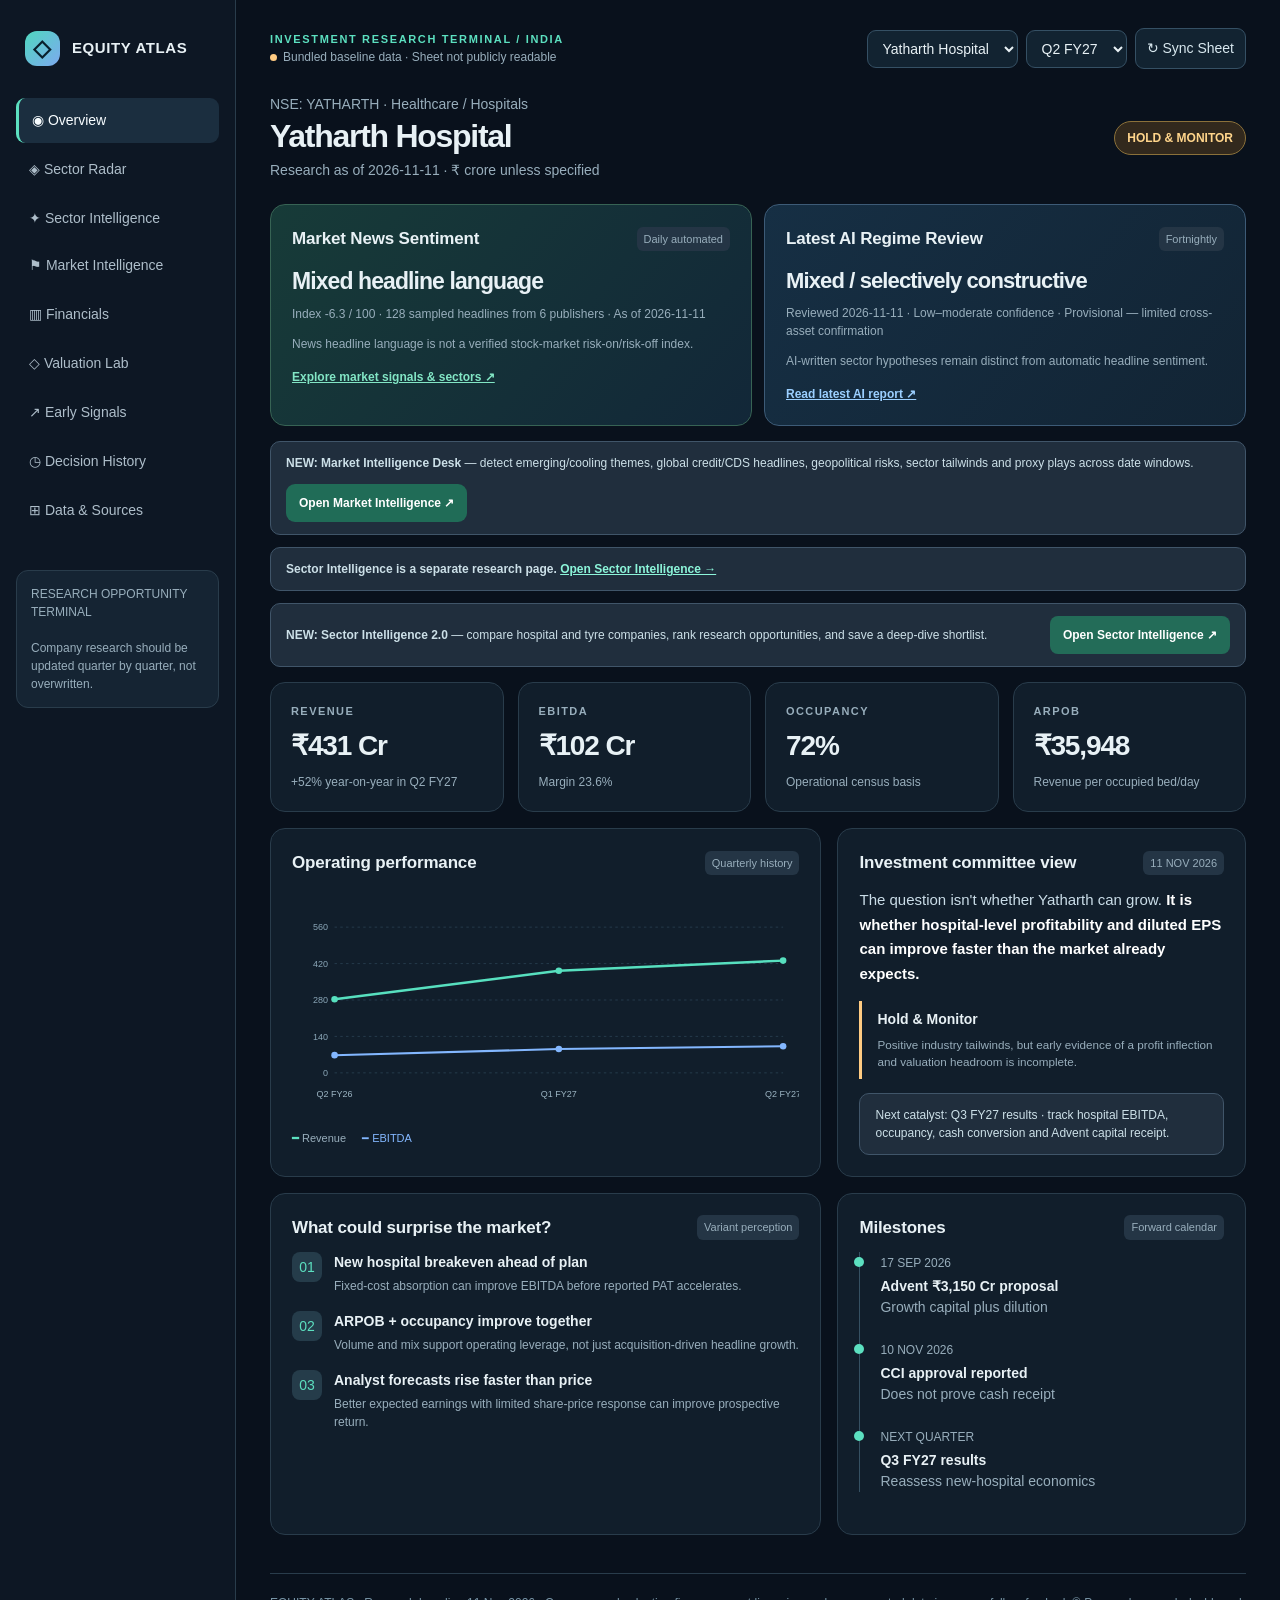
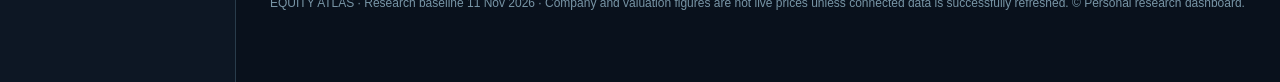
==== commit a93e2167: "Make one-stop Market Intelligence Desk the main homepage news destination" ====
--- a/index.html
+++ b/index.html
@@ -13,7 +13,7 @@
 .r-check{border-top:1px solid var(--edge);margin-top:15px;padding-top:15px;color:#a5c0cc;font-size:12px}.r-check li{margin:7px 0}.r-check ul{padding-left:18px}
 @media(max-width:1040px){.radar-workspace{grid-template-columns:1fr}.radar-list{max-height:280px}}@media(max-width:570px){.radar-stats{grid-template-columns:1fr 1fr}.radar-stats .radar-mini:last-child{grid-column:1/-1}.radar-toolbar input{width:100%}.r-detail{padding:17px}.r-procon{grid-template-columns:1fr}}
 
-</style></head><body><div class="app"><aside class="sidebar"><div class="brand"><span class="brand-symbol">◇</span><span>EQUITY ATLAS</span></div><nav class="nav" id="nav"><button data-view="overview" class="active">◉ Overview</button><button data-view="sector">◈ Sector Radar</button><a class="nav-link" href="./sector-intelligence.html?nav=20261111-v3" title="Open Sector Intelligence" aria-label="Open Sector Intelligence">✦ Sector Intelligence</a><a class="nav-link" href="./news-radar.html" title="Open Market Regime & News Radar">⚑ Market & News Radar</a><button data-view="financials">▥ Financials</button><button data-view="valuation">◇ Valuation Lab</button><button data-view="signals">↗ Early Signals</button><button data-view="history">◷ Decision History</button><button data-view="sources">⊞ Data & Sources</button></nav><div class="side-foot">RESEARCH OPPORTUNITY TERMINAL<br><br>Company research should be updated quarter by quarter, not overwritten.</div></aside><main class="main"><div class="topline"><div><div class="eyebrow">INVESTMENT RESEARCH TERMINAL / INDIA</div><div class="connection" id="syncStatus"><span class="statusdot"></span>Bundled baseline data</div></div><div class="controls"><select aria-label="Company" id="company"><option value="YATHARTH">Yatharth Hospital</option></select><select aria-label="Quarter" id="quarter"><option>Q2 FY27</option></select><button class="ghost" id="sync">↻ Sync Sheet</button></div></div><div class="headline"><div><div class="muted">NSE: YATHARTH · Healthcare / Hospitals</div><h1>Yatharth Hospital</h1><div class="muted">Research as of <span id="asof">11 November 2026</span> · ₹ crore unless specified</div></div><span class="pill" id="rating">HOLD & MONITOR</span></div>
+</style></head><body><div class="app"><aside class="sidebar"><div class="brand"><span class="brand-symbol">◇</span><span>EQUITY ATLAS</span></div><nav class="nav" id="nav"><button data-view="overview" class="active">◉ Overview</button><button data-view="sector">◈ Sector Radar</button><a class="nav-link" href="./sector-intelligence.html?nav=20261111-v3" title="Open Sector Intelligence" aria-label="Open Sector Intelligence">✦ Sector Intelligence</a><a class="nav-link" href="./market-desk.html" title="Open Market Regime & News Radar">⚑ Market Intelligence</a><button data-view="financials">▥ Financials</button><button data-view="valuation">◇ Valuation Lab</button><button data-view="signals">↗ Early Signals</button><button data-view="history">◷ Decision History</button><button data-view="sources">⊞ Data & Sources</button></nav><div class="side-foot">RESEARCH OPPORTUNITY TERMINAL<br><br>Company research should be updated quarter by quarter, not overwritten.</div></aside><main class="main"><div class="topline"><div><div class="eyebrow">INVESTMENT RESEARCH TERMINAL / INDIA</div><div class="connection" id="syncStatus"><span class="statusdot"></span>Bundled baseline data</div></div><div class="controls"><select aria-label="Company" id="company"><option value="YATHARTH">Yatharth Hospital</option></select><select aria-label="Quarter" id="quarter"><option>Q2 FY27</option></select><button class="ghost" id="sync">↻ Sync Sheet</button></div></div><div class="headline"><div><div class="muted">NSE: YATHARTH · Healthcare / Hospitals</div><h1>Yatharth Hospital</h1><div class="muted">Research as of <span id="asof">11 November 2026</span> · ₹ crore unless specified</div></div><span class="pill" id="rating">HOLD & MONITOR</span></div>
 <section class="tabs active" id="overview">
 <div class="grid" style="grid-template-columns:repeat(auto-fit,minmax(280px,1fr));gap:12px;margin-bottom:15px">
 <div class="panel" style="border-color:#376354;background:linear-gradient(130deg,#173b38,#122738)">
@@ -21,7 +21,7 @@
 <div id="homeClimateLabel" style="font-size:23px;font-weight:820;letter-spacing:-.04em">Loading news climate…</div>
 <div id="homeClimateStats" class="muted" style="font-size:12px;margin-top:7px">Reading the public, source-balanced headline archive.</div>
 <p class="note">News headline language is not a verified stock-market risk-on/risk-off index.</p>
-<a href="./news-radar.html" style="color:#82e6c5;font-size:12px;font-weight:750">Explore market signals & sectors ↗</a>
+<a href="./market-desk.html" style="color:#82e6c5;font-size:12px;font-weight:750">Explore market signals & sectors ↗</a>
 </div>
 <div class="panel" style="border-color:#3d5b77;background:linear-gradient(130deg,#162f44,#122434)">
 <div class="section-title"><h2>Latest AI Regime Review</h2><span class="tag">Fortnightly</span></div>
@@ -30,7 +30,7 @@
 <p class="note">AI-written sector hypotheses remain distinct from automatic headline sentiment.</p>
 <a href="./news-radar.html#ai" style="color:#9bcfff;font-size:12px;font-weight:750">Read latest AI report ↗</a>
 </div>
-</div><div class="infoBox" style="margin-bottom:12px;display:flex;gap:12px;align-items:center;justify-content:space-between;flex-wrap:wrap"><span><b>NEW: Market Regime & News Radar</b> — detect emerging/cooling themes, global credit/CDS headlines, geopolitical risks, sector tailwinds and proxy plays across date windows.</span><a href="./news-radar.html" style="display:inline-block;background:#206c57;color:#fff;border-radius:9px;padding:10px 13px;font-weight:700;text-decoration:none">Open News Radar ↗</a></div><div id="returnIntelCard" class="infoBox" style="margin-bottom:12px"><strong>Sector Intelligence is a separate research page.</strong> <a href="./sector-intelligence.html?nav=20261111-v3" style="color:#8cf5da;font-weight:750">Open Sector Intelligence →</a></div><div class="infoBox" style="margin-bottom:15px;display:flex;justify-content:space-between;gap:10px;align-items:center;flex-wrap:wrap"><span><strong>NEW: Sector Intelligence 2.0</strong> — compare hospital and tyre companies, rank research opportunities, and save a deep-dive shortlist.</span><a href="./sector-intelligence.html?nav=20261111-v3" style="background:#236c58;color:white;border-radius:8px;padding:10px 13px;text-decoration:none;font-weight:700">Open Sector Intelligence ↗</a></div><div class="cards" id="kpis"></div><div class="grid"><div class="panel"><div class="section-title"><h2>Operating performance</h2><span class="tag">Quarterly history</span></div><svg class="chart" id="chart" role="img" aria-label="Quarterly revenue and EBITDA chart" viewBox="0 0 620 240"></svg><div class="legend"><span><b>━</b> Revenue</span><span style="color:#83b7ff">━ EBITDA</span></div></div><div class="panel"><div class="section-title"><h2>Investment committee view</h2><span class="tag">11 NOV 2026</span></div><div class="take">The question isn't whether Yatharth can grow. <strong>It is whether hospital-level profitability and diluted EPS can improve faster than the market already expects.</strong></div><div class="decision"><strong>Hold & Monitor</strong><small>Positive industry tailwinds, but early evidence of a profit inflection and valuation headroom is incomplete.</small></div><div class="infoBox">Next catalyst: Q3 FY27 results · track hospital EBITDA, occupancy, cash conversion and Advent capital receipt.</div></div></div><div class="grid"><div class="panel"><div class="section-title"><h2>What could surprise the market?</h2><span class="tag">Variant perception</span></div><div class="steps"><div class="step"><i>01</i><div><strong>New hospital breakeven ahead of plan</strong><p>Fixed-cost absorption can improve EBITDA before reported PAT accelerates.</p></div></div><div class="step"><i>02</i><div><strong>ARPOB + occupancy improve together</strong><p>Volume and mix support operating leverage, not just acquisition-driven headline growth.</p></div></div><div class="step"><i>03</i><div><strong>Analyst forecasts rise faster than price</strong><p>Better expected earnings with limited share-price response can improve prospective return.</p></div></div></div></div><div class="panel"><div class="section-title"><h2>Milestones</h2><span class="tag">Forward calendar</span></div><div class="timeline"><div class="timeitem"><span>17 SEP 2026</span><strong>Advent ₹3,150 Cr proposal</strong><div class="muted">Growth capital plus dilution</div></div><div class="timeitem"><span>10 NOV 2026</span><strong>CCI approval reported</strong><div class="muted">Does not prove cash receipt</div></div><div class="timeitem"><span>NEXT QUARTER</span><strong>Q3 FY27 results</strong><div class="muted">Reassess new-hospital economics</div></div></div></div></div></section>
+</div><div class="infoBox" style="margin-bottom:12px;display:flex;gap:12px;align-items:center;justify-content:space-between;flex-wrap:wrap"><span><b>NEW: Market Intelligence Desk</b> — detect emerging/cooling themes, global credit/CDS headlines, geopolitical risks, sector tailwinds and proxy plays across date windows.</span><a href="./market-desk.html" style="display:inline-block;background:#206c57;color:#fff;border-radius:9px;padding:10px 13px;font-weight:700;text-decoration:none">Open Market Intelligence ↗</a></div><div id="returnIntelCard" class="infoBox" style="margin-bottom:12px"><strong>Sector Intelligence is a separate research page.</strong> <a href="./sector-intelligence.html?nav=20261111-v3" style="color:#8cf5da;font-weight:750">Open Sector Intelligence →</a></div><div class="infoBox" style="margin-bottom:15px;display:flex;justify-content:space-between;gap:10px;align-items:center;flex-wrap:wrap"><span><strong>NEW: Sector Intelligence 2.0</strong> — compare hospital and tyre companies, rank research opportunities, and save a deep-dive shortlist.</span><a href="./sector-intelligence.html?nav=20261111-v3" style="background:#236c58;color:white;border-radius:8px;padding:10px 13px;text-decoration:none;font-weight:700">Open Sector Intelligence ↗</a></div><div class="cards" id="kpis"></div><div class="grid"><div class="panel"><div class="section-title"><h2>Operating performance</h2><span class="tag">Quarterly history</span></div><svg class="chart" id="chart" role="img" aria-label="Quarterly revenue and EBITDA chart" viewBox="0 0 620 240"></svg><div class="legend"><span><b>━</b> Revenue</span><span style="color:#83b7ff">━ EBITDA</span></div></div><div class="panel"><div class="section-title"><h2>Investment committee view</h2><span class="tag">11 NOV 2026</span></div><div class="take">The question isn't whether Yatharth can grow. <strong>It is whether hospital-level profitability and diluted EPS can improve faster than the market already expects.</strong></div><div class="decision"><strong>Hold & Monitor</strong><small>Positive industry tailwinds, but early evidence of a profit inflection and valuation headroom is incomplete.</small></div><div class="infoBox">Next catalyst: Q3 FY27 results · track hospital EBITDA, occupancy, cash conversion and Advent capital receipt.</div></div></div><div class="grid"><div class="panel"><div class="section-title"><h2>What could surprise the market?</h2><span class="tag">Variant perception</span></div><div class="steps"><div class="step"><i>01</i><div><strong>New hospital breakeven ahead of plan</strong><p>Fixed-cost absorption can improve EBITDA before reported PAT accelerates.</p></div></div><div class="step"><i>02</i><div><strong>ARPOB + occupancy improve together</strong><p>Volume and mix support operating leverage, not just acquisition-driven headline growth.</p></div></div><div class="step"><i>03</i><div><strong>Analyst forecasts rise faster than price</strong><p>Better expected earnings with limited share-price response can improve prospective return.</p></div></div></div></div><div class="panel"><div class="section-title"><h2>Milestones</h2><span class="tag">Forward calendar</span></div><div class="timeline"><div class="timeitem"><span>17 SEP 2026</span><strong>Advent ₹3,150 Cr proposal</strong><div class="muted">Growth capital plus dilution</div></div><div class="timeitem"><span>10 NOV 2026</span><strong>CCI approval reported</strong><div class="muted">Does not prove cash receipt</div></div><div class="timeitem"><span>NEXT QUARTER</span><strong>Q3 FY27 results</strong><div class="muted">Reassess new-hospital economics</div></div></div></div></div></section>
 
 <section class="tabs" id="sector"><div class="infoBox" style="margin-bottom:15px;display:flex;align-items:center;justify-content:space-between;gap:12px;flex-wrap:wrap"><span><b>New: Sector Intelligence 2.0</b> — industry profit engines, investment playbooks, early signals, scoring methods and historical sector reviews.</span><a style="background:#226b58;color:white;border-radius:8px;padding:10px 13px;text-decoration:none;font-weight:700" href="./sector-intelligence.html?nav=20261111-v3">Explore deep sector research ↗</a></div>
  <div class="radar-hero"><div><div class="eyebrow">ALTERNATIVES BEFORE ALLOCATION</div><h2>Sector Radar <span style="color:var(--teal)">↗</span></h2><p>Before buying one company, explore who has the strongest competitive economics, where you might be overpaying and who deserves a deeper look.</p></div><span class="tag">Research priority ≠ Buy priority</span></div>
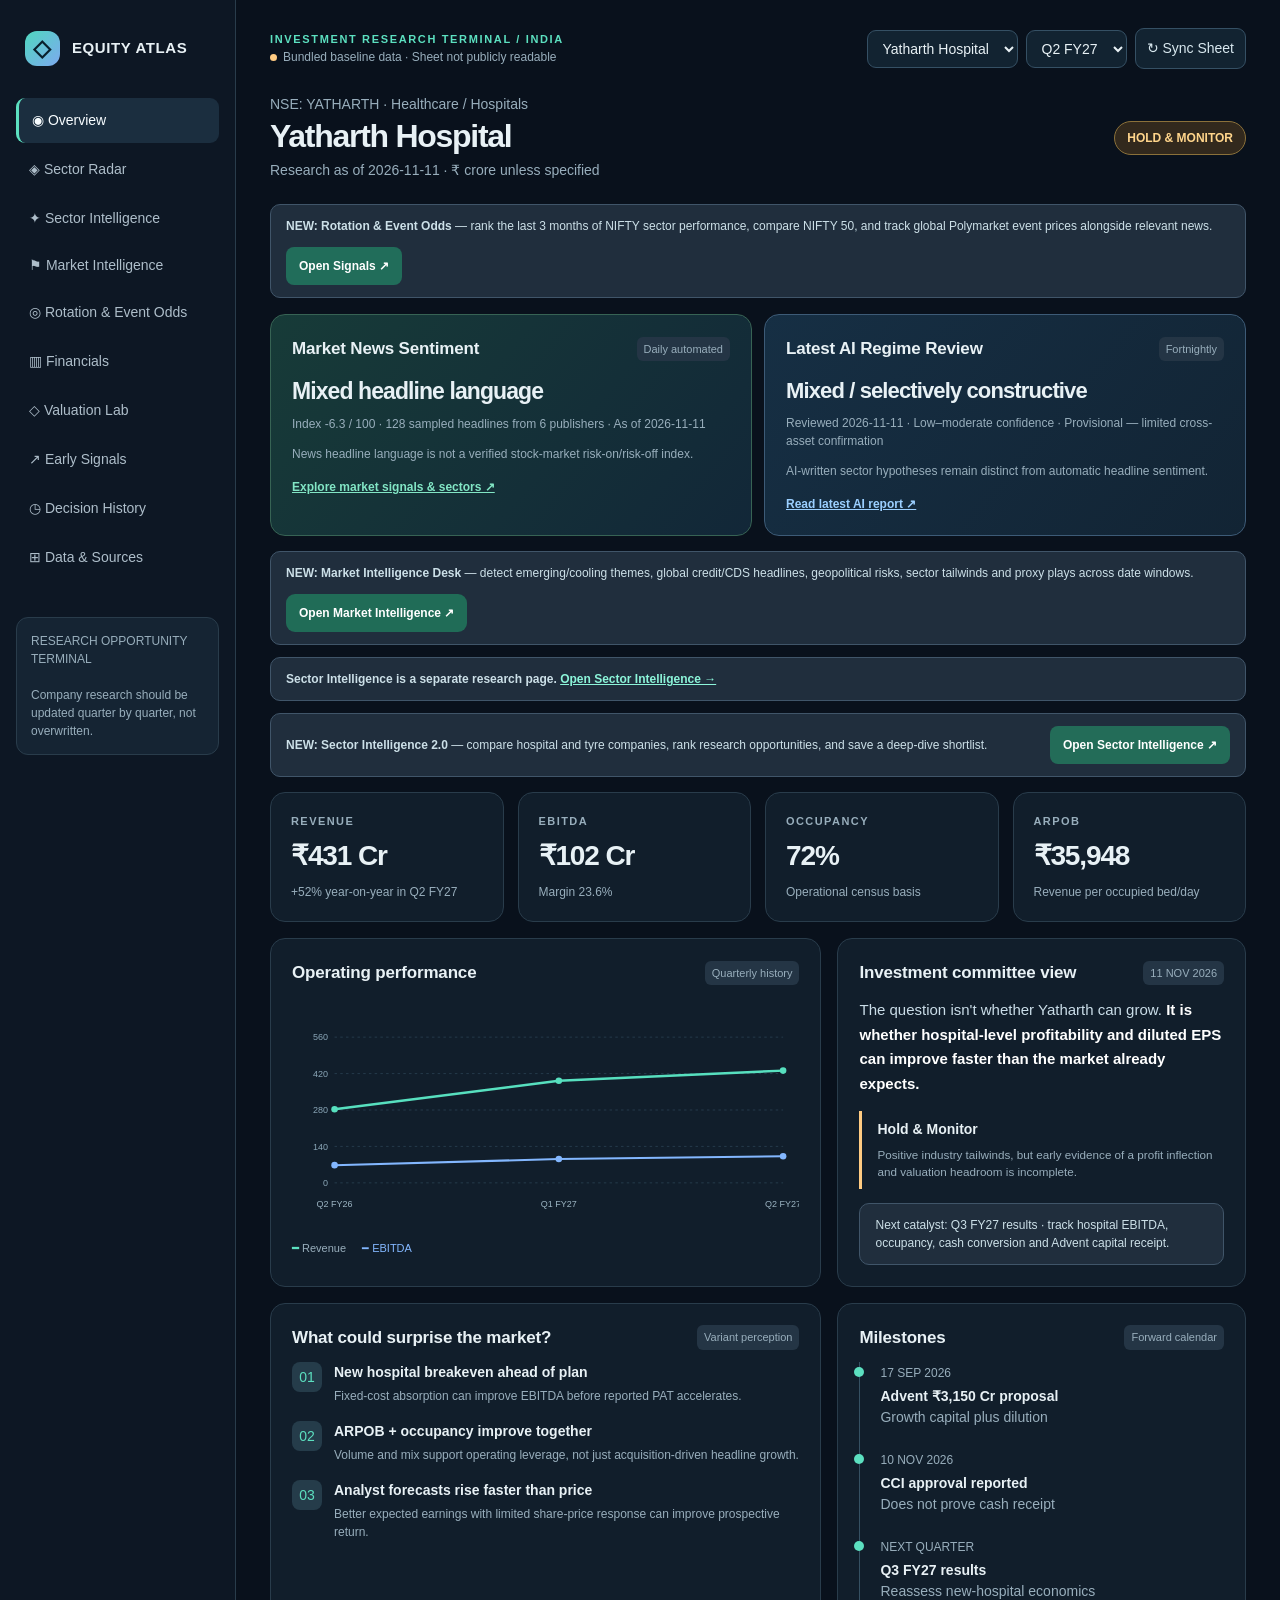
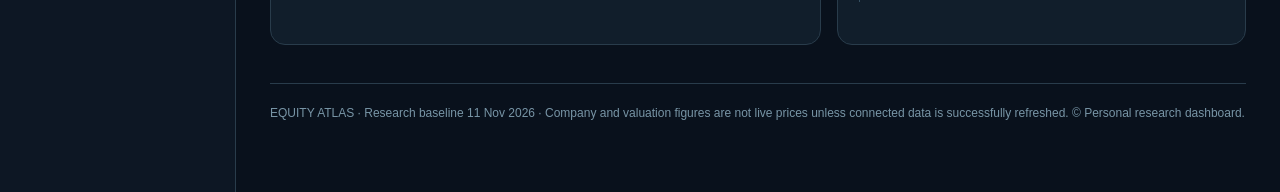
==== commit 02966adf: "Link new sector rotation and Polymarket global event signals from index.html" ====
--- a/index.html
+++ b/index.html
@@ -13,8 +13,8 @@
 .r-check{border-top:1px solid var(--edge);margin-top:15px;padding-top:15px;color:#a5c0cc;font-size:12px}.r-check li{margin:7px 0}.r-check ul{padding-left:18px}
 @media(max-width:1040px){.radar-workspace{grid-template-columns:1fr}.radar-list{max-height:280px}}@media(max-width:570px){.radar-stats{grid-template-columns:1fr 1fr}.radar-stats .radar-mini:last-child{grid-column:1/-1}.radar-toolbar input{width:100%}.r-detail{padding:17px}.r-procon{grid-template-columns:1fr}}
 
-</style></head><body><div class="app"><aside class="sidebar"><div class="brand"><span class="brand-symbol">◇</span><span>EQUITY ATLAS</span></div><nav class="nav" id="nav"><button data-view="overview" class="active">◉ Overview</button><button data-view="sector">◈ Sector Radar</button><a class="nav-link" href="./sector-intelligence.html?nav=20261111-v3" title="Open Sector Intelligence" aria-label="Open Sector Intelligence">✦ Sector Intelligence</a><a class="nav-link" href="./market-desk.html" title="Open Market Regime & News Radar">⚑ Market Intelligence</a><button data-view="financials">▥ Financials</button><button data-view="valuation">◇ Valuation Lab</button><button data-view="signals">↗ Early Signals</button><button data-view="history">◷ Decision History</button><button data-view="sources">⊞ Data & Sources</button></nav><div class="side-foot">RESEARCH OPPORTUNITY TERMINAL<br><br>Company research should be updated quarter by quarter, not overwritten.</div></aside><main class="main"><div class="topline"><div><div class="eyebrow">INVESTMENT RESEARCH TERMINAL / INDIA</div><div class="connection" id="syncStatus"><span class="statusdot"></span>Bundled baseline data</div></div><div class="controls"><select aria-label="Company" id="company"><option value="YATHARTH">Yatharth Hospital</option></select><select aria-label="Quarter" id="quarter"><option>Q2 FY27</option></select><button class="ghost" id="sync">↻ Sync Sheet</button></div></div><div class="headline"><div><div class="muted">NSE: YATHARTH · Healthcare / Hospitals</div><h1>Yatharth Hospital</h1><div class="muted">Research as of <span id="asof">11 November 2026</span> · ₹ crore unless specified</div></div><span class="pill" id="rating">HOLD & MONITOR</span></div>
-<section class="tabs active" id="overview">
+</style></head><body><div class="app"><aside class="sidebar"><div class="brand"><span class="brand-symbol">◇</span><span>EQUITY ATLAS</span></div><nav class="nav" id="nav"><button data-view="overview" class="active">◉ Overview</button><button data-view="sector">◈ Sector Radar</button><a class="nav-link" href="./sector-intelligence.html?nav=20261111-v3" title="Open Sector Intelligence" aria-label="Open Sector Intelligence">✦ Sector Intelligence</a><a class="nav-link" href="./market-desk.html" title="Open Market Regime & News Radar">⚑ Market Intelligence</a><a class="nav-link" href="./signals.html" title="3-month NIFTY sector rotation and Polymarket event odds">◎ Rotation & Event Odds</a><button data-view="financials">▥ Financials</button><button data-view="valuation">◇ Valuation Lab</button><button data-view="signals">↗ Early Signals</button><button data-view="history">◷ Decision History</button><button data-view="sources">⊞ Data & Sources</button></nav><div class="side-foot">RESEARCH OPPORTUNITY TERMINAL<br><br>Company research should be updated quarter by quarter, not overwritten.</div></aside><main class="main"><div class="topline"><div><div class="eyebrow">INVESTMENT RESEARCH TERMINAL / INDIA</div><div class="connection" id="syncStatus"><span class="statusdot"></span>Bundled baseline data</div></div><div class="controls"><select aria-label="Company" id="company"><option value="YATHARTH">Yatharth Hospital</option></select><select aria-label="Quarter" id="quarter"><option>Q2 FY27</option></select><button class="ghost" id="sync">↻ Sync Sheet</button></div></div><div class="headline"><div><div class="muted">NSE: YATHARTH · Healthcare / Hospitals</div><h1>Yatharth Hospital</h1><div class="muted">Research as of <span id="asof">11 November 2026</span> · ₹ crore unless specified</div></div><span class="pill" id="rating">HOLD & MONITOR</span></div>
+<section class="tabs active" id="overview"><div class="infoBox" style="margin-bottom:12px;display:flex;align-items:center;justify-content:space-between;gap:12px;flex-wrap:wrap"><span><strong>NEW: Rotation & Event Odds</strong> — rank the last 3 months of NIFTY sector performance, compare NIFTY 50, and track global Polymarket event prices alongside relevant news.</span><a href="./signals.html" style="background:#216d5a;color:white;border-radius:8px;padding:10px 13px;text-decoration:none;font-weight:700">Open Signals ↗</a></div>
 <div class="grid" style="grid-template-columns:repeat(auto-fit,minmax(280px,1fr));gap:12px;margin-bottom:15px">
 <div class="panel" style="border-color:#376354;background:linear-gradient(130deg,#173b38,#122738)">
 <div class="section-title"><h2>Market News Sentiment</h2><span class="tag">Daily automated</span></div>
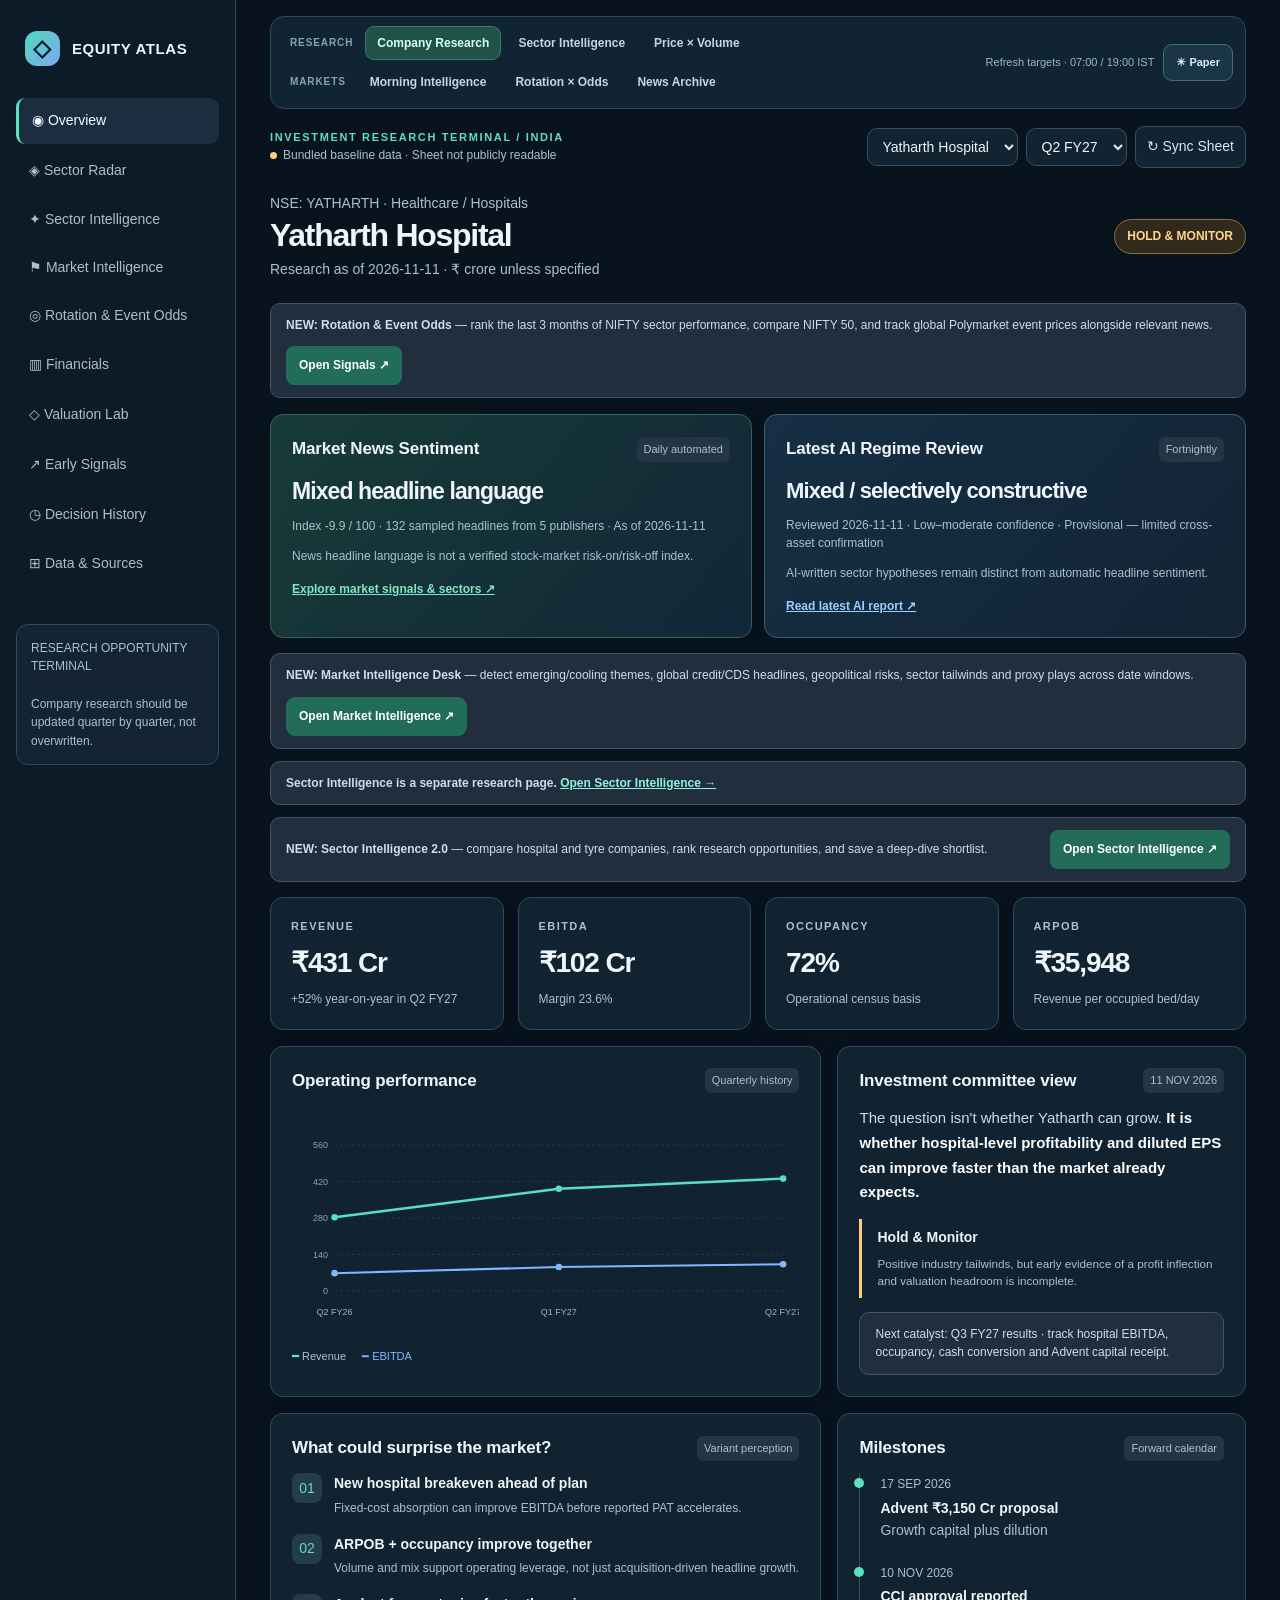
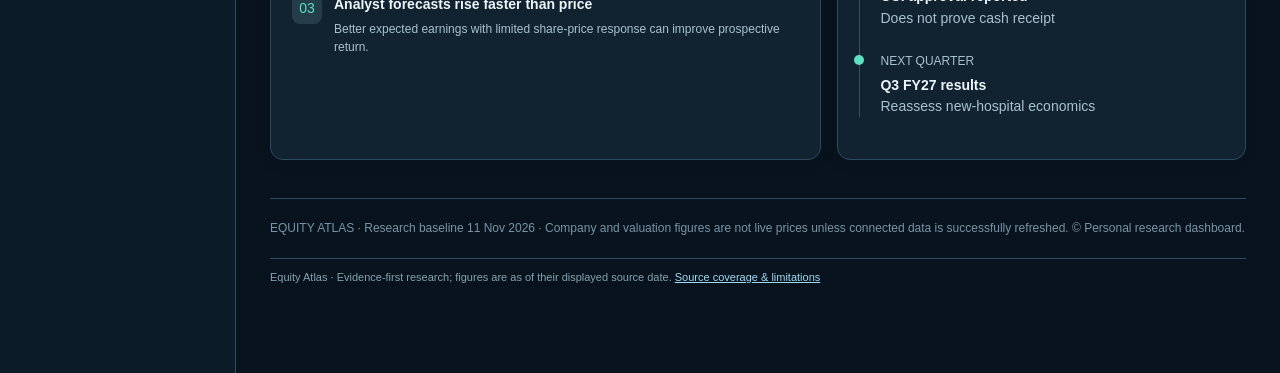
==== commit b527e8ba: "Apply unified lightweight OpenDesign-inspired brand system and cross-page navigation to index.html" ====
--- a/index.html
+++ b/index.html
@@ -13,7 +13,7 @@
 .r-check{border-top:1px solid var(--edge);margin-top:15px;padding-top:15px;color:#a5c0cc;font-size:12px}.r-check li{margin:7px 0}.r-check ul{padding-left:18px}
 @media(max-width:1040px){.radar-workspace{grid-template-columns:1fr}.radar-list{max-height:280px}}@media(max-width:570px){.radar-stats{grid-template-columns:1fr 1fr}.radar-stats .radar-mini:last-child{grid-column:1/-1}.radar-toolbar input{width:100%}.r-detail{padding:17px}.r-procon{grid-template-columns:1fr}}
 
-</style></head><body><div class="app"><aside class="sidebar"><div class="brand"><span class="brand-symbol">◇</span><span>EQUITY ATLAS</span></div><nav class="nav" id="nav"><button data-view="overview" class="active">◉ Overview</button><button data-view="sector">◈ Sector Radar</button><a class="nav-link" href="./sector-intelligence.html?nav=20261111-v3" title="Open Sector Intelligence" aria-label="Open Sector Intelligence">✦ Sector Intelligence</a><a class="nav-link" href="./market-desk.html" title="Open Market Regime & News Radar">⚑ Market Intelligence</a><a class="nav-link" href="./signals.html" title="3-month NIFTY sector rotation and Polymarket event odds">◎ Rotation & Event Odds</a><button data-view="financials">▥ Financials</button><button data-view="valuation">◇ Valuation Lab</button><button data-view="signals">↗ Early Signals</button><button data-view="history">◷ Decision History</button><button data-view="sources">⊞ Data & Sources</button></nav><div class="side-foot">RESEARCH OPPORTUNITY TERMINAL<br><br>Company research should be updated quarter by quarter, not overwritten.</div></aside><main class="main"><div class="topline"><div><div class="eyebrow">INVESTMENT RESEARCH TERMINAL / INDIA</div><div class="connection" id="syncStatus"><span class="statusdot"></span>Bundled baseline data</div></div><div class="controls"><select aria-label="Company" id="company"><option value="YATHARTH">Yatharth Hospital</option></select><select aria-label="Quarter" id="quarter"><option>Q2 FY27</option></select><button class="ghost" id="sync">↻ Sync Sheet</button></div></div><div class="headline"><div><div class="muted">NSE: YATHARTH · Healthcare / Hospitals</div><h1>Yatharth Hospital</h1><div class="muted">Research as of <span id="asof">11 November 2026</span> · ₹ crore unless specified</div></div><span class="pill" id="rating">HOLD & MONITOR</span></div>
+</style><link rel="stylesheet" href="./assets/equity-ui.css"></head><body><div class="app"><aside class="sidebar"><div class="brand"><span class="brand-symbol">◇</span><span>EQUITY ATLAS</span></div><nav class="nav" id="nav"><button data-view="overview" class="active">◉ Overview</button><button data-view="sector">◈ Sector Radar</button><a class="nav-link" href="./sector-intelligence.html?nav=20261111-v3" title="Open Sector Intelligence" aria-label="Open Sector Intelligence">✦ Sector Intelligence</a><a class="nav-link" href="./market-desk.html" title="Open Market Regime & News Radar">⚑ Market Intelligence</a><a class="nav-link" href="./signals.html" title="3-month NIFTY sector rotation and Polymarket event odds">◎ Rotation & Event Odds</a><button data-view="financials">▥ Financials</button><button data-view="valuation">◇ Valuation Lab</button><button data-view="signals">↗ Early Signals</button><button data-view="history">◷ Decision History</button><button data-view="sources">⊞ Data & Sources</button></nav><div class="side-foot">RESEARCH OPPORTUNITY TERMINAL<br><br>Company research should be updated quarter by quarter, not overwritten.</div></aside><main class="main"><div class="topline"><div><div class="eyebrow">INVESTMENT RESEARCH TERMINAL / INDIA</div><div class="connection" id="syncStatus"><span class="statusdot"></span>Bundled baseline data</div></div><div class="controls"><select aria-label="Company" id="company"><option value="YATHARTH">Yatharth Hospital</option></select><select aria-label="Quarter" id="quarter"><option>Q2 FY27</option></select><button class="ghost" id="sync">↻ Sync Sheet</button></div></div><div class="headline"><div><div class="muted">NSE: YATHARTH · Healthcare / Hospitals</div><h1>Yatharth Hospital</h1><div class="muted">Research as of <span id="asof">11 November 2026</span> · ₹ crore unless specified</div></div><span class="pill" id="rating">HOLD & MONITOR</span></div>
 <section class="tabs active" id="overview"><div class="infoBox" style="margin-bottom:12px;display:flex;align-items:center;justify-content:space-between;gap:12px;flex-wrap:wrap"><span><strong>NEW: Rotation & Event Odds</strong> — rank the last 3 months of NIFTY sector performance, compare NIFTY 50, and track global Polymarket event prices alongside relevant news.</span><a href="./signals.html" style="background:#216d5a;color:white;border-radius:8px;padding:10px 13px;text-decoration:none;font-weight:700">Open Signals ↗</a></div>
 <div class="grid" style="grid-template-columns:repeat(auto-fit,minmax(280px,1fr));gap:12px;margin-bottom:15px">
 <div class="panel" style="border-color:#376354;background:linear-gradient(130deg,#173b38,#122738)">
@@ -154,4 +154,4 @@
   }else{ai.textContent="AI assessment not published";aiDate.textContent="Daily automated headline metrics remain available separately."}
 }
 refreshMarketHome();
-</script></body></html>+</script><script defer src="./assets/equity-shell.js"></script></body></html>
--- a/assets/equity-ui.css
+++ b/assets/equity-ui.css
@@ -0,0 +1,121 @@
+/* Equity Atlas unified design layer.
+   Inspired by OpenDesign's trading-analysis template patterns; implementation original.
+   Static CSS only, no font/CDN imports or frameworks. */
+:root{
+ --ea-bg:#09131d;--ea-surface:#112331;--ea-raised:#173145;
+ --ea-border:#2d4b5e;--ea-ink:#eef6f9;--ea-subtle:#a9c2cf;
+ --ea-accent:#5ce0bf;--ea-accent-soft:#173e3b;--ea-focus:#f4c77b;
+ --ea-radius:13px;--ea-top:58px;
+ --bg:var(--ea-bg);--surface:var(--ea-surface);--panel:var(--ea-surface);
+ --panel2:var(--ea-raised);--pane2:var(--ea-raised);--raised:var(--ea-raised);
+ --edge:var(--ea-border);--line:var(--ea-border);
+ --fg:var(--ea-ink);--txt:var(--ea-ink);--text:var(--ea-ink);
+ --muted:var(--ea-subtle);--teal:var(--ea-accent);--mint:var(--ea-accent);--aqua:var(--ea-accent);
+ color-scheme:dark;
+}
+body{background:var(--ea-bg);color:var(--ea-ink);font-size:14px;line-height:1.55}
+.main{padding-top:16px!important;max-width:1680px!important}
+.app .sidebar,.app .side{background:#0b1b28;border-right:1px solid var(--ea-border)}
+.app .sidebar,.app .side{overflow-x:hidden}
+.app .sidebar .nav,.app .side .nav{min-width:0}
+h1,h2,h3{letter-spacing:-.035em}h1{line-height:1.12}
+h2{font-size:clamp(18px,1.45vw,24px)}h3{line-height:1.32}
+.panel,.card,.stat,.metric,.theme,.money-card,.review-card,.market-card,.article-detail,.odds-card,
+.play-card,.stat-card,.track,.detail-card{
+ border-color:var(--ea-border);border-radius:var(--ea-radius);
+ box-shadow:0 2px 18px rgba(3,13,20,.08);
+}
+.panel,.card{background:var(--ea-surface)}
+.tophero,.s-hero,.wide-lead,.desk-hero,.intel-banner{border-radius:18px}
+input:not([type="checkbox"]),select,textarea{border-radius:10px}
+a{color:#9edaf4}button:focus-visible,a:focus-visible,input:focus-visible,select:focus-visible,
+[tabindex]:focus-visible{outline:2px solid var(--ea-focus);outline-offset:3px}
+table{border-collapse:collapse;max-width:100%;font-variant-numeric:tabular-nums}
+thead th{font-size:11px;letter-spacing:.055em;text-transform:uppercase}
+tbody tr:hover{background:rgba(106,214,190,.05)}
+small,.small,.muted{line-height:1.5}
+p{max-width:95ch}
+html{scroll-behavior:smooth}
+::selection{background:var(--ea-accent);color:#071a21}
+.ea-universal{position:relative;z-index:4;margin:0 0 17px;background:#102434;
+ border:1px solid var(--ea-border);border-radius:14px;padding:9px 12px;
+ display:flex;align-items:center;justify-content:space-between;gap:12px;min-width:0}
+.ea-group{display:flex;align-items:center;flex-wrap:wrap;gap:5px;min-width:0}
+.ea-group-label{font-size:10px;letter-spacing:.09em;font-weight:800;color:#83a5b6;padding:0 7px;text-transform:uppercase}
+.ea-nav-link{color:#c3d8e4;text-decoration:none;white-space:nowrap;font-size:12px;font-weight:650;
+ line-height:1;border:1px solid transparent;border-radius:9px;padding:10px 11px;transition:background .15s ease}
+.ea-nav-link:hover{background:#1c3a4a;color:#fff;text-decoration:none}
+.ea-nav-link[aria-current="page"]{background:#205249;color:#dcfff1;border-color:#387b69}
+.ea-nav-right{display:flex;align-items:center;justify-content:flex-end;gap:9px}
+.ea-cycle{white-space:nowrap;color:#95b8c7;font-size:11px}
+.ea-theme{display:inline-flex;align-items:center;gap:5px;color:#ddedf2;background:#1a3545;
+ padding:9px 12px;border:1px solid #496b7b;border-radius:9px;white-space:nowrap;font-size:11px;font-weight:750}
+.ea-theme:hover{background:#26495a}
+.ea-skip{position:absolute;left:-999px;top:10px;padding:10px 16px;background:#fff;color:#111;z-index:99;border-radius:7px}
+.ea-skip:focus{position:fixed;left:10px}
+.ea-page-footer{font-size:11px;color:#83a4b2;margin:20px 0 7px;padding:10px 0;
+ border-top:1px solid var(--ea-border)}
+.ea-page-footer a{font-size:11px}
+.ea-tag{display:inline-block;border:1px solid var(--ea-border);border-radius:8px;padding:4px 8px;font-size:11px}
+.ea-glow{background:radial-gradient(circle at top right,#1e485a,transparent 55%)}
+.ea-stale{border-left:3px solid #efbe7c;padding:9px 13px;background:#282d37;font-size:12px}
+.ea-money-interpretation{font-size:11px;color:var(--ea-subtle)}
+/* Optional paper mode. Force known hard-coded legacy dark surfaces to light,
+   while inheriting semantic typography and preserving colored status chips. */
+html[data-atlas-theme="paper"]{
+ --ea-bg:#f3f7f8;--ea-surface:#ffffff;--ea-raised:#eef4f5;--ea-border:#d6e1e5;
+ --ea-ink:#192e3c;--ea-subtle:#506979;--ea-accent:#087d6f;--ea-accent-soft:#e1f4ee;
+ --bg:var(--ea-bg);--surface:var(--ea-surface);--panel:var(--ea-surface);
+ --panel2:var(--ea-raised);--pane2:var(--ea-raised);--raised:var(--ea-raised);
+ --edge:var(--ea-border);--line:var(--ea-border);
+ --fg:var(--ea-ink);--txt:var(--ea-ink);--text:var(--ea-ink);
+ --muted:var(--ea-subtle);--teal:var(--ea-accent);--mint:var(--ea-accent);--aqua:var(--ea-accent);
+ color-scheme:light;
+}
+html[data-atlas-theme="paper"] body{color:#192e3c;background:#f3f7f8}
+html[data-atlas-theme="paper"] .sidebar,html[data-atlas-theme="paper"] .side{background:#e9f1f4;color:#203341}
+html[data-atlas-theme="paper"] .ea-universal{background:#fff}
+html[data-atlas-theme="paper"] .ea-group-label{color:#587484}
+html[data-atlas-theme="paper"] .ea-nav-link{color:#2c5264}
+html[data-atlas-theme="paper"] .ea-nav-link:hover{color:#083b38;background:#e7f2f2}
+html[data-atlas-theme="paper"] .ea-nav-link[aria-current="page"]{color:#055e52;background:#d9f3ea;border-color:#a8dccc}
+html[data-atlas-theme="paper"] .ea-theme{background:#eef6f8;color:#163e4d;border-color:#c1d5db}
+html[data-atlas-theme="paper"] .panel,html[data-atlas-theme="paper"] .card,
+html[data-atlas-theme="paper"] .stat,html[data-atlas-theme="paper"] .metric,
+html[data-atlas-theme="paper"] .theme,html[data-atlas-theme="paper"] .play-card,
+html[data-atlas-theme="paper"] .review-card,html[data-atlas-theme="paper"] .money-card,
+html[data-atlas-theme="paper"] .market-card,html[data-atlas-theme="paper"] .article-detail,
+html[data-atlas-theme="paper"] .odds-card,
+html[data-atlas-theme="paper"] .mini-event,html[data-atlas-theme="paper"] .sector-item{
+ background:#fff!important;color:#192e3c;border-color:#d2e1e6}
+html[data-atlas-theme="paper"] .panel p,html[data-atlas-theme="paper"] .card p,
+html[data-atlas-theme="paper"] .article-detail p,
+html[data-atlas-theme="paper"] .market-card p,html[data-atlas-theme="paper"] .odds-card p,
+html[data-atlas-theme="paper"] .play-card p,html[data-atlas-theme="paper"] .review-card p,
+html[data-atlas-theme="paper"] .mini-event p{color:#496878!important}
+html[data-atlas-theme="paper"] .tophero,html[data-atlas-theme="paper"] .s-hero,
+html[data-atlas-theme="paper"] .wide-lead,html[data-atlas-theme="paper"] .desk-hero{
+ background:linear-gradient(120deg,#fff,#dcefeb)!important;color:#153948}
+html[data-atlas-theme="paper"] .tophero p,html[data-atlas-theme="paper"] .s-hero p,
+html[data-atlas-theme="paper"] .wide-lead p{color:#456e7d!important}
+html[data-atlas-theme="paper"] a{color:#066988}
+html[data-atlas-theme="paper"] .sidebar .nav button,html[data-atlas-theme="paper"] .sidebar .nav a,
+html[data-atlas-theme="paper"] .side .nav button,html[data-atlas-theme="paper"] .side .nav a{color:#375b6d}
+html[data-atlas-theme="paper"] .nav button.active{background:#d3ede6;color:#0b6559}
+html[data-atlas-theme="paper"] .stat strong,html[data-atlas-theme="paper"] .metric strong{color:#123c4c}
+html[data-atlas-theme="paper"] input,html[data-atlas-theme="paper"] select{background:#fff!important;color:#153b48!important;border-color:#b4cbd3!important}
+html[data-atlas-theme="paper"] thead{background:#edf5f5}
+html[data-atlas-theme="paper"] tbody tr:hover{background:#e4f5f0}
+@media(max-width:1100px){
+ .ea-universal{overflow-x:auto;justify-content:flex-start;flex-wrap:nowrap;scrollbar-width:thin}
+ .ea-group{flex-wrap:nowrap}.ea-nav-right{margin-left:auto}
+}
+@media(max-width:620px){
+ .main{padding:14px 12px 42px!important}
+ .ea-universal{padding:7px 8px;border-radius:10px}
+ .ea-group-label,.ea-cycle{display:none}
+ .ea-nav-link{padding:9px 8px;font-size:11px}
+ .ea-theme{padding:8px;font-size:11px}
+ .panel,.card{padding:14px}
+}
+@media(prefers-reduced-motion:reduce){html{scroll-behavior:auto}*,*:before,*:after{transition:none!important;animation:none!important}}
